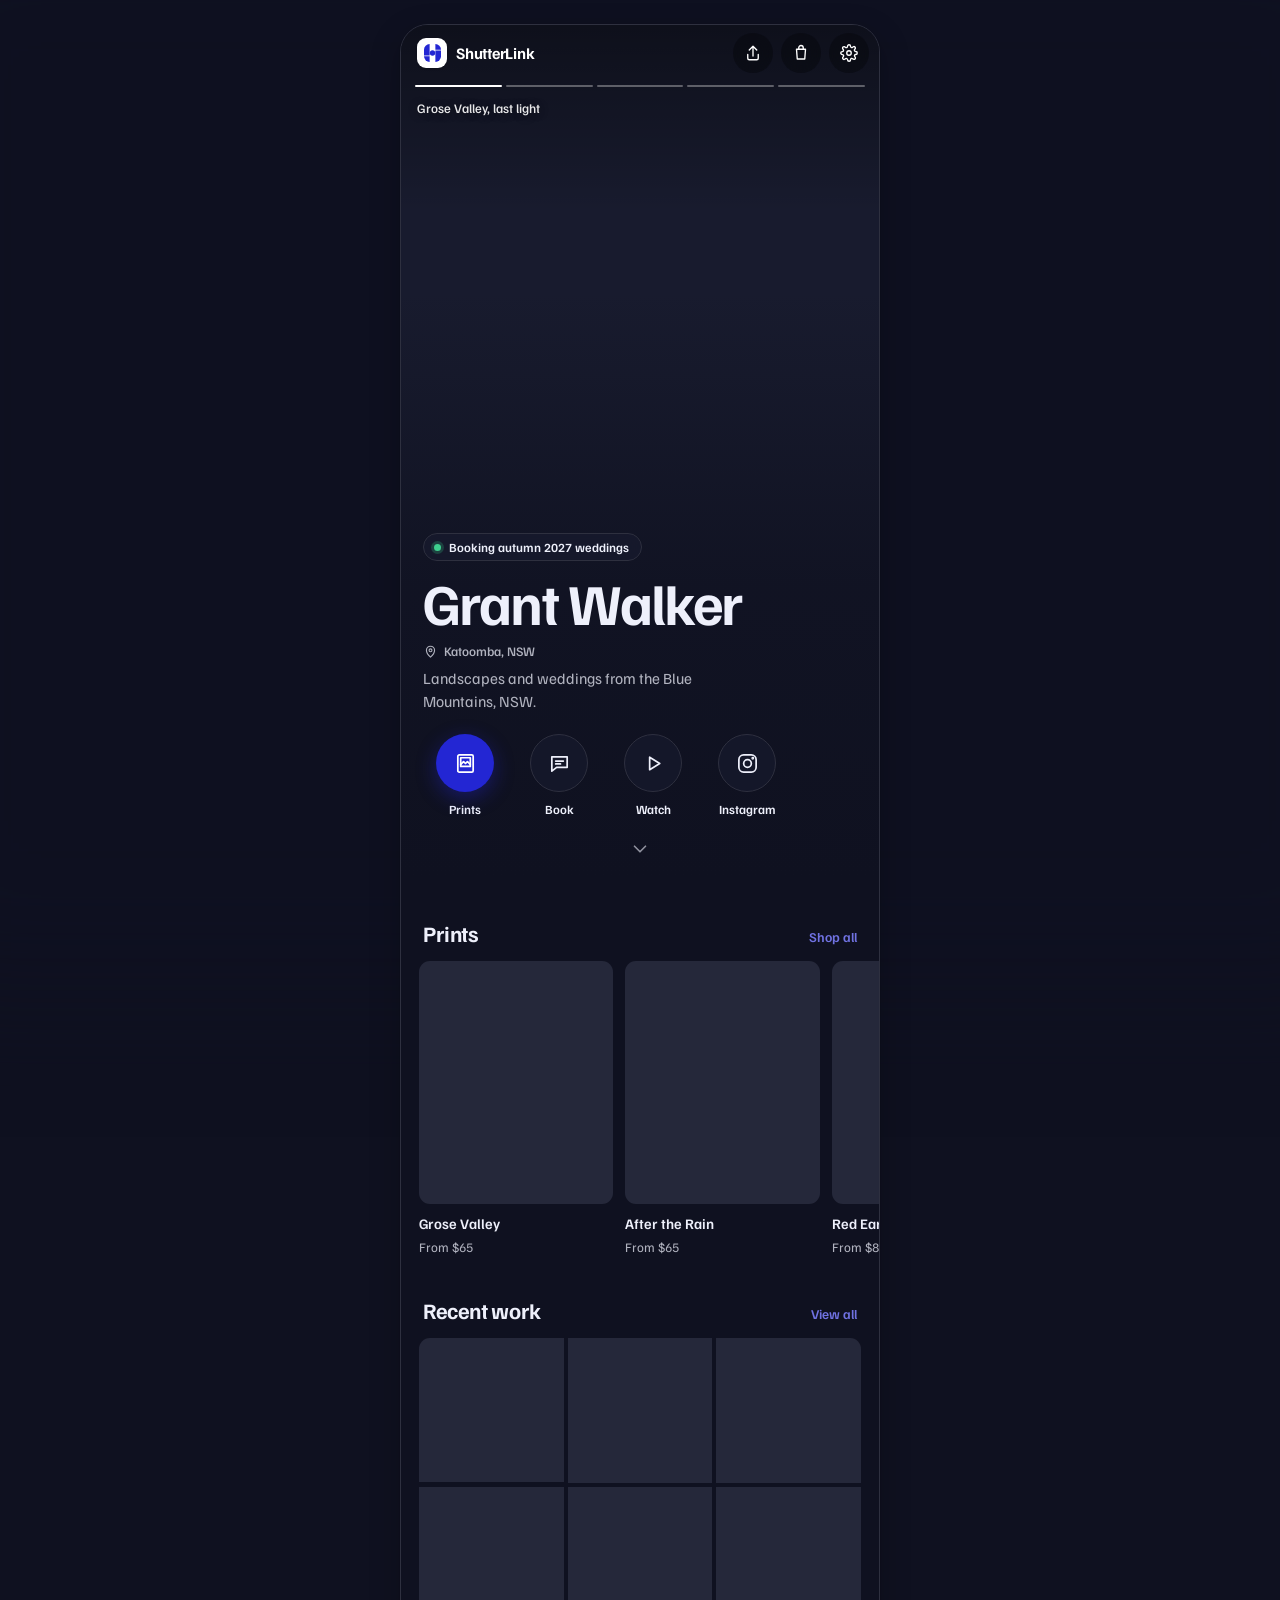
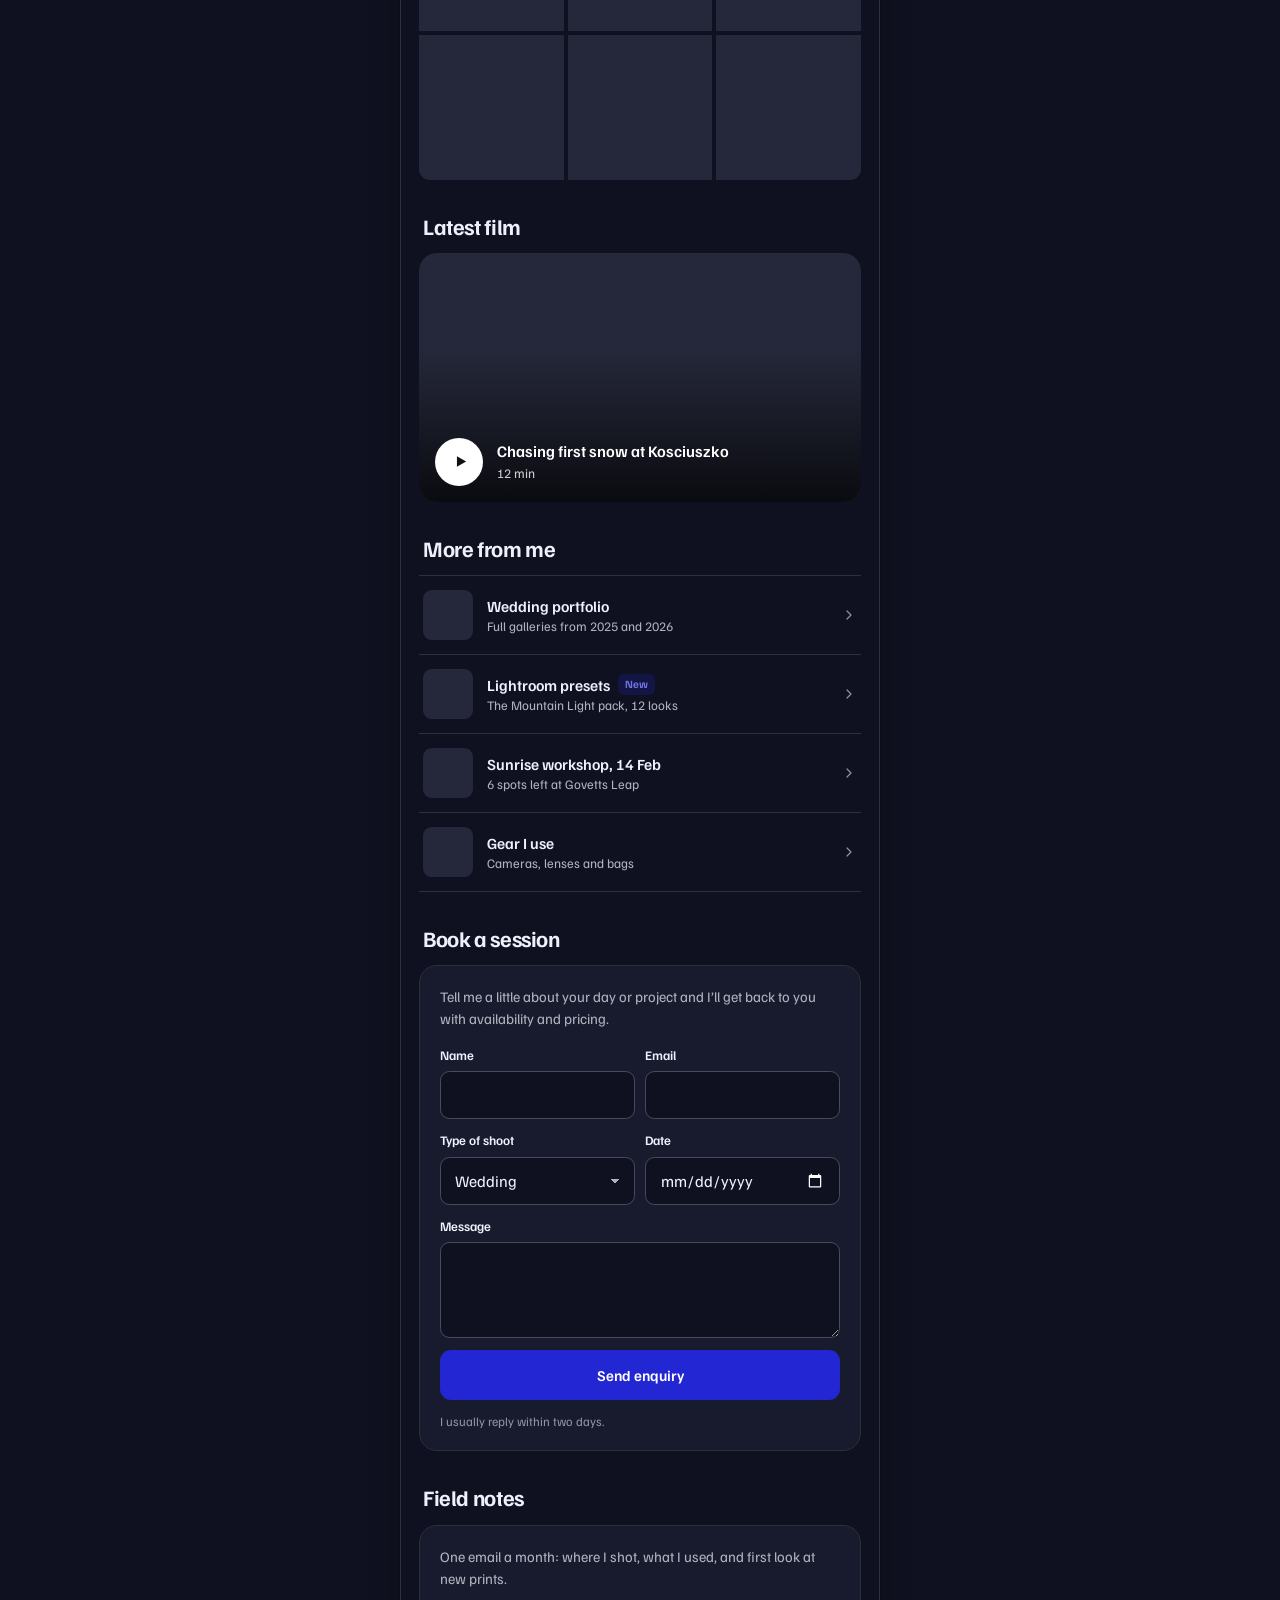
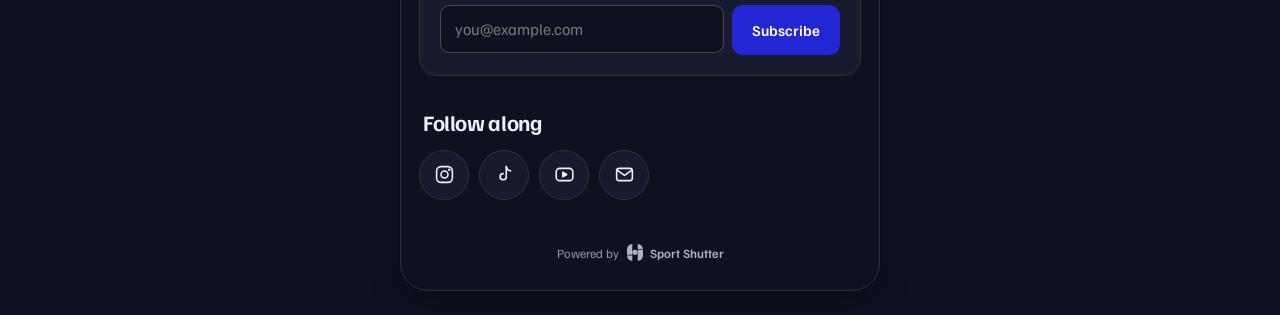
==== index.html @ 883f0165 "Add Instagram post tiles Settings gets an Instagram tab: connect (demo account, or a Meta dashboard " ====
<!DOCTYPE html>
<html lang="en">
<head>
<meta charset="utf-8">
<meta name="viewport" content="width=device-width, initial-scale=1, viewport-fit=cover">
<title>Grant Walker · Photography</title>
<meta name="description" content="Prints, bookings, films and links from Grant Walker, landscape and wedding photographer in the Blue Mountains.">
<meta name="theme-color" content="#0f1120">
<meta name="referrer" content="strict-origin-when-cross-origin">
<meta property="og:type" content="profile">
<meta property="og:site_name" content="Sport Shutter">
<meta property="og:title" content="Grant Walker · Photography">
<meta property="og:description" content="Prints, bookings, films and links.">
<meta property="og:image" content="assets/og-card.png">
<meta property="og:image:width" content="1200">
<meta property="og:image:height" content="630">
<meta name="twitter:card" content="summary_large_image">
<link rel="icon" href="favicon.svg" type="image/svg+xml">
<link rel="apple-touch-icon" href="assets/apple-touch-icon.png">
<link rel="manifest" href="site.webmanifest">
<link rel="preconnect" href="https://fonts.googleapis.com">
<link rel="preconnect" href="https://fonts.gstatic.com" crossorigin>
<link rel="preconnect" href="https://picsum.photos">
<script src="assets/core.js?v=2.4"></script>
<script>
  /* Paint the saved theme before first render so there's no flash of the wrong colours. */
  try { SL.applyTheme(SL.load()); } catch(_) {}
</script>
<style>
/* safe areas; the settings preview fakes an iPhone's so the layout matches a real phone */
:root{--sat:env(safe-area-inset-top,0px);--sab:env(safe-area-inset-bottom,0px)}
html.preview{--sat:50px;--sab:22px}
*{box-sizing:border-box;margin:0;padding:0}
html{-webkit-text-size-adjust:100%;scroll-behavior:smooth;scroll-padding-top:calc(60px + var(--sat))}
body{
  font-family:var(--font-body);font-size:15px;line-height:1.5;
  background:var(--bg);color:var(--text);min-height:100vh;
  transition:background-color .8s ease,color .3s ease;
  -webkit-font-smoothing:antialiased;-webkit-tap-highlight-color:transparent;
}
button,a,input,select,textarea{font:inherit;color:inherit}
a{text-decoration:none}
button{background:none;border:0;cursor:pointer}
img{display:block;max-width:100%}
[hidden]{display:none!important}
:focus-visible{outline:2px solid var(--accent-text);outline-offset:3px;border-radius:6px}
.sr{position:absolute;width:1px;height:1px;overflow:hidden;clip:rect(0 0 0 0);white-space:nowrap}
.num{font-variant-numeric:tabular-nums}
/* images fade in once loaded; broken ones fall back to a quiet surface */
img.fade{opacity:0;transition:opacity .5s ease}
img.fade.ready{opacity:1}
img.broken{opacity:0!important}

/* ---------- Page column (phone width; desktop gets a soft backdrop) ---------- */
.page{max-width:480px;margin:0 auto;position:relative}
.backdrop{position:fixed;inset:-10%;z-index:-1;background:var(--bg) center/cover;filter:blur(70px) saturate(1.15);opacity:0;transition:opacity .8s ease}
@media (min-width:640px){
  .backdrop{opacity:.45}
  .page{margin:24px auto;border-radius:calc(var(--radius) + 10px);background:var(--bg);box-shadow:var(--shadow);overflow:clip;border:1px solid var(--border)}
}

/* ---------- Top bar ---------- */
.topbar{
  position:fixed;top:0;left:0;right:0;z-index:20;max-width:480px;margin:0 auto;
  height:calc(56px + var(--sat));padding:var(--sat) 10px 0 16px;
  display:flex;align-items:center;gap:8px;color:var(--text);
  transition:background-color .3s ease,color .3s ease,border-color .3s ease;
  border-bottom:1px solid transparent;
}
@media (min-width:640px){ .topbar{top:25px;width:478px;border-radius:calc(var(--radius) + 9px) calc(var(--radius) + 9px) 0 0} }
.topbar.over{color:#fff}
.topbar.solid{
  background:color-mix(in srgb,var(--bg) 84%,transparent);border-bottom-color:var(--border);
  backdrop-filter:blur(18px) saturate(1.3);-webkit-backdrop-filter:blur(18px) saturate(1.3);
}
.logo{display:flex;align-items:center;gap:9px;height:44px;font-family:var(--font-body);font-weight:700;font-size:16px;letter-spacing:-.015em;margin-right:auto}
.logo .mark{width:30px;height:30px;border-radius:9px;background:#fff;color:#2326D3;display:grid;place-items:center;box-shadow:0 1px 2px rgba(0,0,0,.12)}
.logo .mark svg{width:17px;height:18px}
.ib{
  position:relative;width:40px;height:40px;border-radius:50%;display:grid;place-items:center;flex:none;
  background:color-mix(in srgb,var(--surface-2) 80%,transparent);transition:background-color .2s ease,transform .15s ease;
}
.over .ib{background:rgba(0,0,0,.28);backdrop-filter:blur(10px);-webkit-backdrop-filter:blur(10px)}
.ib:hover{background:var(--surface-2)}
.over .ib:hover{background:rgba(0,0,0,.42)}
.ib:active{transform:scale(.94)}
.ib svg{width:18px;height:18px}
.badge-n{
  position:absolute;top:-2px;right:-2px;min-width:18px;height:18px;padding:0 5px;border-radius:9px;
  background:var(--accent);color:var(--on-accent);font-size:11px;font-weight:700;display:grid;place-items:center;
  transform:scale(0);transition:transform .25s cubic-bezier(.3,1.6,.5,1);
}
.badge-n.on{transform:scale(1)}
.preview .gear{display:none}

/* ---------- Cover ---------- */
.cover{position:relative;user-select:none;-webkit-user-select:none}
.stage{position:relative;overflow:hidden;background:var(--surface);touch-action:pan-y}
.frame{position:absolute;inset:0;width:100%;height:100%;object-fit:cover;opacity:0;transform:scale(1.06);transition:opacity .9s ease,transform 7s ease-out}
.frame.on{opacity:1;transform:scale(1)}
.stage::before{content:"";position:absolute;inset:0;z-index:1;pointer-events:none;background:linear-gradient(180deg,rgba(0,0,0,.42),transparent 22%)}
.ticks{position:absolute;z-index:3;left:14px;right:14px;top:calc(60px + var(--sat));display:flex;gap:4px}
.tick{flex:1;height:2px;border-radius:2px;background:rgba(255,255,255,.32);overflow:hidden}
.tick i{display:block;height:100%;width:0;background:#fff}
.tick.sent i{width:100%}
.tick.now i{animation:fill var(--dur,5s) linear forwards}
.paused .tick.now i{animation-play-state:paused}
@keyframes fill{to{width:100%}}
.cap{position:absolute;z-index:3;left:16px;right:16px;top:calc(74px + var(--sat));color:rgba(255,255,255,.9);font-size:13px;font-weight:500;text-shadow:0 1px 10px rgba(0,0,0,.45);transition:opacity .4s ease}
.tap{position:absolute;z-index:2;top:0;bottom:0;width:38%}
.tap.prev{left:0}.tap.next{right:0}

.id{position:relative;z-index:4}
.status{display:inline-flex;align-items:center;gap:8px;height:28px;white-space:nowrap;max-width:100%;padding:0 12px 0 10px;border-radius:14px;font-size:12.5px;font-weight:600;background:color-mix(in srgb,var(--surface) 72%,transparent);border:1px solid var(--border);backdrop-filter:blur(10px);-webkit-backdrop-filter:blur(10px)}
.status i{width:7px;height:7px;border-radius:50%;background:#3ecf8e;box-shadow:0 0 0 3px rgba(62,207,142,.22)}
.name{
  font-family:var(--font-display);font-weight:var(--display-weight);letter-spacing:var(--display-tracking);font-stretch:var(--display-stretch);
  font-size:var(--name-size,58px);line-height:.94;margin-top:14px;overflow-wrap:anywhere;
}
.meta{display:flex;align-items:center;gap:6px;margin-top:12px;font-size:13px;color:var(--text-dim);font-weight:500}
.meta svg{width:15px;height:15px}
.bio{margin-top:6px;font-size:15.5px;line-height:1.45;color:var(--text-dim);max-width:34ch}
.quick{display:flex;gap:10px;margin-top:22px}
.quick a{flex:1;max-width:84px;display:flex;flex-direction:column;align-items:center;gap:8px;font-size:12.5px;font-weight:600;text-align:center;min-width:0}
.quick a span{max-width:100%;overflow:hidden;text-overflow:ellipsis;white-space:nowrap}
.quick i{
  width:58px;height:58px;border-radius:var(--radius-btn);display:grid;place-items:center;
  background:color-mix(in srgb,var(--surface) 70%,transparent);border:1px solid var(--border);
  backdrop-filter:blur(12px);-webkit-backdrop-filter:blur(12px);transition:transform .15s ease,background-color .2s ease;
}
.quick svg{width:23px;height:23px}
.quick a:first-child i{background:var(--accent);color:var(--on-accent);border-color:transparent;box-shadow:0 6px 20px color-mix(in srgb,var(--accent) 40%,transparent)}
.quick a:hover i{background:var(--surface-2)}
.quick a:first-child:hover i{background:color-mix(in srgb,var(--accent) 88%,var(--text))}
.quick a:active i{transform:scale(.92)}
.more{display:grid;place-items:center;width:48px;height:40px;margin:10px auto 0;color:var(--text-faint)}
.more svg{width:22px;height:22px;animation:nudge 2.4s ease-in-out 1.6s 3}
@keyframes nudge{50%{transform:translateY(5px)}}
.center .id{text-align:center}
.center .bio{margin-left:auto;margin-right:auto}
.center .meta,.center .quick{justify-content:center}

/* Full screen */
.cover.full{height:100vh;height:100svh;min-height:560px}
@media (min-width:640px){ .cover.full{height:min(calc(100svh - 48px),920px)} }
.cover.full .stage{position:absolute;inset:0}
.cover.full .stage::after{content:"";position:absolute;inset:0;z-index:1;pointer-events:none;background:linear-gradient(180deg,transparent var(--f0,30%),color-mix(in srgb,var(--bg) 78%,transparent) var(--f1,62%),var(--bg) 100%);transition:background .8s ease}
.cover.full .id{position:absolute;left:0;right:0;bottom:0;padding:0 22px calc(8px + var(--sab))}

/* Framed */
.cover.framed{height:100vh;height:100svh;min-height:600px;display:flex;flex-direction:column;padding-top:calc(60px + var(--sat))}
@media (min-width:640px){ .cover.framed{height:min(calc(100svh - 48px),920px)} }
.cover.framed .stage{flex:1;min-height:0;margin:0 14px;border-radius:var(--radius)}
.cover.framed .stage::before{display:none}
.cover.framed .ticks{top:12px}
.cover.framed .cap{top:24px}
.cover.framed .id{padding:4px 22px calc(8px + var(--sab))}
.cover.framed .name{margin-top:12px;--name-size:46px}
.cover.framed .status{position:absolute;top:-44px;left:16px;color:#fff;background:rgba(0,0,0,.32);border-color:rgba(255,255,255,.18)}
.cover.framed.centerless .status{left:16px}
.center .cover.framed .status,.cover.framed.center .status{left:50%;transform:translateX(-50%)}

/* Minimal (classic link page) */
.cover.minimal{padding:calc(84px + var(--sat)) 22px 8px}
.cover.minimal .stage{display:none}
.avatar{display:none;width:104px;height:104px;border-radius:50%;object-fit:cover;background:var(--surface-2);border:3px solid var(--surface);box-shadow:var(--shadow)}
.cover.minimal .avatar{display:block}
.center .cover.minimal .avatar,.cover.minimal.center .avatar{margin:0 auto}
.cover.minimal .status{margin-top:18px}
.cover.minimal .name{--name-size:40px}
.cover.minimal .more{display:none}

/* ---------- Sections ---------- */
.sections{padding:10px 18px calc(20px + var(--sab))}
.sec{padding-top:34px}
.sec-h{display:flex;align-items:baseline;justify-content:space-between;gap:12px;margin:0 4px 14px}
.sec-h h2{font-family:var(--font-display);font-weight:var(--display-weight);font-stretch:var(--display-stretch);letter-spacing:calc(var(--display-tracking) * .5);font-size:22px;line-height:1.15}
.sec-h a,.sec-h button{font-size:13.5px;font-weight:600;color:var(--accent-text);white-space:nowrap}

.btn{display:inline-flex;align-items:center;justify-content:center;gap:8px;height:50px;padding:0 20px;border-radius:var(--radius-sm);font-weight:600;font-size:15px;transition:transform .15s ease,background-color .2s ease,opacity .2s ease;white-space:nowrap}
.btn:active{transform:scale(.98)}
.btn-accent{background:var(--accent);color:var(--on-accent)}
.btn-accent:hover{background:color-mix(in srgb,var(--accent) 88%,var(--text))}
.btn-line{border:1px solid var(--border-strong);background:var(--surface)}
.btn-line:hover{background:var(--surface-2)}
.btn[disabled]{opacity:.5;pointer-events:none}
.btn-block{width:100%}
.btn svg{width:18px;height:18px;flex:none}

/* Prints */
.strip{display:flex;gap:12px;overflow-x:auto;scroll-snap-type:x mandatory;scroll-padding:0 18px;margin:0 -18px;padding:0 18px 6px;scrollbar-width:none}
.strip::-webkit-scrollbar{display:none}
.print{flex:0 0 44%;scroll-snap-align:start;text-align:left;min-width:0}
.print .ph{aspect-ratio:4/5;border-radius:var(--radius-sm);overflow:hidden;background:var(--surface-2);position:relative}
.print img{width:100%;height:100%;object-fit:cover;transition:transform .5s ease,opacity .5s ease}
.print:hover img{transform:scale(1.04)}
.print b{display:block;font-weight:600;font-size:14.5px;margin-top:9px;white-space:nowrap;overflow:hidden;text-overflow:ellipsis}
.print span{font-size:13px;color:var(--text-dim)}

/* Gallery */
.grid{display:grid;grid-template-columns:repeat(var(--cols,3),1fr);gap:4px;border-radius:var(--radius-sm);overflow:hidden}
.grid button{aspect-ratio:1;overflow:hidden;background:var(--surface-2)}
.grid img{width:100%;height:100%;object-fit:cover;transition:transform .5s ease,opacity .5s ease}
.grid button:hover img{transform:scale(1.05)}

/* Instagram posts */
.ig{display:grid;grid-template-columns:repeat(var(--cols,2),1fr);gap:12px 10px}
.ig button{text-align:left;min-width:0}
.ig .ph{position:relative;aspect-ratio:1;border-radius:var(--radius-sm);overflow:hidden;background:var(--surface-2)}
.ig img{width:100%;height:100%;object-fit:cover;transition:transform .5s ease,opacity .5s ease}
.ig button:hover img{transform:scale(1.04)}
.ig .kind{position:absolute;top:8px;right:8px;width:24px;height:24px;display:grid;place-items:center;color:#fff;filter:drop-shadow(0 1px 3px rgba(0,0,0,.5))}
.ig .kind svg{width:18px;height:18px}
.ig p{margin-top:8px;font-size:13px;line-height:1.4;color:var(--text-dim);display:-webkit-box;-webkit-line-clamp:2;-webkit-box-orient:vertical;overflow:hidden}
.ig.c3 p{display:none}
.post-img{border-radius:var(--radius-sm);overflow:hidden;background:var(--surface-2);margin:8px 0 14px}
.post-img img{width:100%;max-height:60vh;object-fit:contain;background:#000}
.post-cap{white-space:pre-line;font-size:15px;line-height:1.5}
.post-date{font-size:12.5px;color:var(--text-faint);margin-top:8px}
.post-act{display:grid;gap:10px;margin-top:18px}

/* Film */
.film{display:block;position:relative;width:100%;border-radius:var(--radius);overflow:hidden;aspect-ratio:16/9;background:var(--surface-2);text-align:left}
.film img{width:100%;height:100%;object-fit:cover}
.film::after{content:"";position:absolute;inset:0;background:linear-gradient(0deg,rgba(0,0,0,.72),transparent 62%)}
.film .play{position:absolute;left:16px;right:16px;bottom:16px;z-index:2;display:flex;align-items:center;gap:14px;color:#fff}
.film .play i{width:48px;height:48px;border-radius:50%;background:#fff;color:#111;display:grid;place-items:center;flex:none;transition:transform .2s ease}
.film:hover .play i{transform:scale(1.07)}
.film .play i svg{width:17px;height:17px;margin-left:3px}
.film .play b{display:block;font-weight:600;font-size:16px;line-height:1.25}
.film .play span{font-size:13px;opacity:.8}

/* Links */
.links{list-style:none}
.links a{display:flex;align-items:center;gap:14px;padding:14px 4px;border-bottom:1px solid var(--border);transition:padding .2s ease}
.links li:first-child a{border-top:1px solid var(--border)}
.links a:hover{padding-left:10px}
.links img,.links .ph0{width:50px;height:50px;border-radius:calc(var(--radius-sm) * .8);object-fit:cover;flex:none;background:var(--surface-2)}
.links .t{flex:1;min-width:0}
.links b{display:flex;align-items:center;gap:8px;font-weight:600;font-size:15.5px}
.links b em{font-style:normal;font-size:11px;font-weight:700;padding:2px 7px;border-radius:6px;background:var(--accent-soft);color:var(--accent-text)}
.links .t span{display:block;font-size:13px;color:var(--text-dim);white-space:nowrap;overflow:hidden;text-overflow:ellipsis}
.links svg{width:16px;height:16px;color:var(--text-faint);flex:none}
.links.cards{display:grid;gap:10px}
.links.cards a,.links.cards li:first-child a{border:1px solid var(--border);border-radius:var(--radius);background:var(--surface);padding:12px 14px 12px 12px}
.links.cards a:hover{padding-left:12px;background:var(--surface-2)}

/* Forms */
.panel{background:var(--surface);border:1px solid var(--border);border-radius:var(--radius);padding:20px}
.panel > p{color:var(--text-dim);font-size:14.5px;line-height:1.5}
.form{display:grid;gap:12px;margin-top:16px}
.form .row{display:grid;grid-template-columns:1fr 1fr;gap:10px}
.fl{display:grid;gap:6px;font-size:13px;font-weight:600}
.in{
  width:100%;height:48px;padding:0 14px;border-radius:calc(var(--radius-sm) * .85);border:1px solid var(--border-strong);
  background:var(--bg);font-size:16px;font-weight:400;transition:border-color .15s ease,box-shadow .15s ease;appearance:none;-webkit-appearance:none;
}
textarea.in{height:auto;min-height:96px;padding:12px 14px;resize:vertical;line-height:1.45}
select.in{background-image:linear-gradient(45deg,transparent 50%,var(--text-dim) 50%),linear-gradient(135deg,var(--text-dim) 50%,transparent 50%);background-position:calc(100% - 19px) 21px,calc(100% - 14px) 21px;background-size:5px 5px;background-repeat:no-repeat;padding-right:36px}
.in:focus{outline:none;border-color:var(--accent-text);box-shadow:0 0 0 3px var(--accent-soft)}
.in[aria-invalid=true]{border-color:#e5484d}
.err{font-size:12.5px;font-weight:500;color:#e5484d;min-height:0}
.fine{font-size:12.5px;color:var(--text-faint);line-height:1.45}
.sent{display:flex;gap:14px;align-items:flex-start;margin-top:16px;padding:14px;border-radius:var(--radius-sm);background:var(--accent-soft)}
.sent i{width:30px;height:30px;border-radius:50%;background:var(--accent);color:var(--on-accent);display:grid;place-items:center;flex:none}
.sent i svg{width:16px;height:16px}
.sent b{display:block}
.sent span{font-size:13.5px;color:var(--text-dim)}
.inline{display:flex;gap:8px;margin-top:16px}
.inline .in{flex:1;min-width:0}

/* Socials + footer */
.social{display:flex;flex-wrap:wrap;gap:10px}
.social a{width:50px;height:50px;border-radius:var(--radius-btn);display:grid;place-items:center;border:1px solid var(--border);background:var(--surface);transition:background-color .2s ease,transform .15s ease}
.social a:hover{background:var(--surface-2)}
.social a:active{transform:scale(.94)}
.social svg{width:21px;height:21px}
.center .social{justify-content:center}
.foot{display:flex;justify-content:center;align-items:center;gap:8px;margin-top:44px;padding-bottom:8px;font-size:12.5px;color:var(--text-faint)}
.foot a{display:inline-flex;align-items:center;gap:7px;font-weight:600;color:var(--text-dim)}
.foot .mk{width:16px;height:17px;color:var(--text-dim)}

/* ---------- Sheets ---------- */
.scrim{position:fixed;inset:0;z-index:40;background:var(--scrim);opacity:0;pointer-events:none;transition:opacity .3s ease}
.scrim.open{opacity:1;pointer-events:auto}
.sheet{
  position:fixed;left:0;right:0;bottom:0;z-index:41;max-width:480px;margin:0 auto;
  background:var(--surface);color:var(--text);border-radius:calc(var(--radius) + 6px) calc(var(--radius) + 6px) 0 0;
  padding:8px 20px calc(22px + var(--sab));max-height:92vh;max-height:92dvh;overflow-y:auto;overscroll-behavior:contain;
  transform:translateY(105%);visibility:hidden;transition:transform .42s cubic-bezier(.2,.8,.2,1),visibility 0s .42s;
  box-shadow:0 -10px 40px rgba(0,0,0,.2);
}
.sheet.open{transform:none;visibility:visible;transition-delay:0s}
.grab{width:40px;height:5px;border-radius:3px;background:var(--border-strong);margin:4px auto 14px}
.sh-head{display:flex;align-items:center;justify-content:space-between;gap:12px;margin-bottom:4px}
.sh-head h3{font-family:var(--font-display);font-weight:var(--display-weight);font-stretch:var(--display-stretch);letter-spacing:calc(var(--display-tracking) * .6);font-size:24px;line-height:1.15}
.x{width:36px;height:36px;border-radius:50%;display:grid;place-items:center;background:var(--surface-2);flex:none}
.x svg{width:16px;height:16px}

/* Print detail */
.art{display:grid;place-items:center;padding:22px;border-radius:var(--radius-sm);background:var(--surface-2);margin:8px 0 18px;transition:background-color .3s ease}
.art .fr{border:0 solid transparent;transition:border-color .3s ease,border-width .3s ease,padding .3s ease,box-shadow .3s ease;background:#fff;max-width:72%}
.art .fr.framed{border-width:10px;padding:14px;box-shadow:0 10px 24px rgba(0,0,0,.22)}
.art .fr:not(.framed){padding:0;background:transparent;box-shadow:0 8px 20px rgba(0,0,0,.18)}
.art img{aspect-ratio:4/5;width:100%;object-fit:cover}
.sh-sub{color:var(--text-dim);font-size:14.5px;line-height:1.5;margin-top:2px}
.opt{margin-top:18px}
.opt > b{display:flex;justify-content:space-between;font-size:13px;font-weight:600;margin-bottom:8px}
.opt > b span{color:var(--text-dim);font-weight:500}
.chips{display:grid;grid-template-columns:repeat(var(--n,3),1fr);gap:8px}
.chip{border:1.5px solid var(--border);border-radius:calc(var(--radius-sm) * .85);padding:9px 6px;text-align:center;background:var(--bg);transition:border-color .15s ease,background-color .15s ease}
.chip b{display:block;font-size:14px;font-weight:600}
.chip span{display:block;font-size:12px;color:var(--text-dim);margin-top:1px}
.chip[aria-pressed=true]{border-color:var(--accent-text);background:var(--accent-soft)}
.chip .sw{display:inline-block;width:12px;height:12px;border-radius:3px;vertical-align:-1px;margin-right:5px;border:1px solid var(--border-strong)}
.buy{display:flex;gap:10px;align-items:center;margin-top:22px}
.stepper{display:flex;align-items:center;border:1px solid var(--border-strong);border-radius:calc(var(--radius-sm) * .85);height:50px;flex:none}
.stepper button{width:40px;height:100%;display:grid;place-items:center;color:var(--text-dim)}
.stepper button:hover{color:var(--text)}
.stepper svg{width:16px;height:16px}
.stepper output{min-width:22px;text-align:center;font-weight:600}
.buy .btn{flex:1}

/* Cart */
.cart{list-style:none;margin-top:8px}
.cart li{display:flex;gap:12px;align-items:center;padding:14px 0;border-bottom:1px solid var(--border)}
.cart img{width:56px;height:70px;object-fit:cover;border-radius:6px;background:var(--surface-2)}
.cart .t{flex:1;min-width:0}
.cart .t b{display:block;font-weight:600}
.cart .t span{display:block;font-size:12.5px;color:var(--text-dim)}
.cart .r{text-align:right;display:grid;gap:6px;justify-items:end}
.cart .stepper{height:34px}
.cart .stepper button{width:30px}
.totals{display:grid;gap:6px;margin-top:16px;font-size:14px}
.totals div{display:flex;justify-content:space-between;color:var(--text-dim)}
.totals div:last-child{color:var(--text);font-weight:700;font-size:17px;padding-top:8px;border-top:1px solid var(--border)}
.empty{text-align:center;padding:28px 0 8px;color:var(--text-dim)}
.empty svg{width:40px;height:40px;color:var(--text-faint);margin:0 auto 10px}

/* Share */
.urlbox{display:flex;align-items:center;gap:10px;margin-top:14px;padding:6px 6px 6px 14px;border:1px solid var(--border-strong);border-radius:var(--radius-sm);background:var(--bg)}
.urlbox span{flex:1;min-width:0;overflow:hidden;text-overflow:ellipsis;white-space:nowrap;font-size:14px;color:var(--text-dim)}
.urlbox .btn{height:40px;padding:0 14px;font-size:14px}
.tip{display:flex;gap:10px;margin-top:16px;font-size:13.5px;color:var(--text-dim);line-height:1.45}
.tip svg{width:18px;height:18px;flex:none;color:var(--accent-text);margin-top:1px}

/* Video */
.video{aspect-ratio:16/9;border-radius:var(--radius-sm);overflow:hidden;background:#000;margin-top:8px}
.video iframe{width:100%;height:100%;border:0;display:block}

/* ---------- Lightbox ---------- */
.lb{position:fixed;inset:0;z-index:50;background:rgba(6,7,10,.96);color:#fff;display:flex;flex-direction:column;opacity:0;pointer-events:none;transition:opacity .25s ease}
.lb.open{opacity:1;pointer-events:auto}
.lb header{display:flex;justify-content:space-between;align-items:center;padding:calc(10px + var(--sat)) 12px 10px 18px;font-size:13.5px;color:rgba(255,255,255,.75)}
.lb .x{background:rgba(255,255,255,.12);color:#fff}
.lb .view{flex:1;min-height:0;display:grid;place-items:center;position:relative;touch-action:pan-y}
.lb .view img{max-width:100%;max-height:100%;object-fit:contain;transition:opacity .25s ease,transform .25s ease}
.lb footer{padding:14px 18px calc(18px + var(--sab));text-align:center;font-size:14.5px;min-height:56px}
.lb .nav{position:absolute;top:50%;transform:translateY(-50%);width:44px;height:44px;border-radius:50%;background:rgba(255,255,255,.12);display:grid;place-items:center}
.lb .nav svg{width:18px;height:18px}
.lb .nav.p{left:12px}.lb .nav.p svg{transform:rotate(180deg)}
.lb .nav.n{right:12px}
@media (hover:none){ .lb .nav{display:none} }

/* ---------- Toast ---------- */
.toast{
  position:fixed;left:50%;bottom:calc(24px + var(--sab));z-index:60;transform:translate(-50%,16px);opacity:0;pointer-events:none;
  background:var(--text);color:var(--bg);padding:12px 18px;border-radius:999px;font-size:14px;font-weight:500;
  box-shadow:0 10px 30px rgba(0,0,0,.3);transition:opacity .25s ease,transform .25s ease;max-width:calc(100vw - 32px);text-align:center;
}
.toast.show{opacity:1;transform:translate(-50%,0)}
.sheet.open ~ .toast{bottom:auto;top:calc(14px + var(--sat))}

@media (prefers-reduced-motion:reduce){
  html{scroll-behavior:auto}
  *,*::before,*::after{transition-duration:.01ms!important;animation-duration:.01ms!important;animation-iteration-count:1!important}
  .frame{transform:none}
}
</style>
</head>
<body>
<div class="backdrop" id="backdrop" aria-hidden="true"></div>

<header class="topbar" id="topbar">
  <a class="logo" id="logo" href="https://sportshutter.com/"><span class="mark" id="mark"></span><span id="product">ShutterLink</span></a>
  <button class="ib" id="shareBtn" aria-label="Share this page"></button>
  <button class="ib" id="cartBtn" aria-label="Cart, empty"><span class="badge-n num" id="cartN">0</span></button>
  <a class="ib gear" id="gear" href="settings.html" aria-label="Page settings"></a>
</header>

<main class="page" id="page">
  <section class="cover" id="cover" aria-label="Profile">
    <div class="stage" id="stage" aria-roledescription="slideshow" aria-label="Recent work">
      <div class="ticks" id="ticks"></div>
      <p class="cap" id="cap" aria-live="polite"></p>
      <button class="tap prev" id="prev" aria-label="Previous photo"></button>
      <button class="tap next" id="next" aria-label="Next photo"></button>
    </div>
    <div class="id">
      <img class="avatar fade" id="avatar" alt="">
      <span class="status" id="status"><i></i><span></span></span>
      <h1 class="name" id="name"></h1>
      <p class="meta" id="meta"></p>
      <p class="bio" id="bio"></p>
      <nav class="quick" id="quick" aria-label="Quick links"></nav>
      <a class="more" id="more" href="#sections" aria-label="Scroll to more"></a>
    </div>
  </section>

  <div class="sections" id="sections"></div>
</main>

<div class="scrim" id="scrim"></div>
<div class="sheet" id="sheet" role="dialog" aria-modal="true" aria-label="Details" tabindex="-1"></div>
<div class="lb" id="lb" role="dialog" aria-modal="true" aria-label="Gallery" hidden>
  <header><span id="lbCount" class="num"></span><button class="x" id="lbClose" aria-label="Close gallery"></button></header>
  <div class="view" id="lbView"><img id="lbImg" alt=""><button class="nav p" id="lbPrev" aria-label="Previous photo"></button><button class="nav n" id="lbNext" aria-label="Next photo"></button></div>
  <footer id="lbCap"></footer>
</div>
<div class="toast" id="toast" role="status" aria-live="polite"></div>

<script>
(function(){
'use strict';
const $ = id => document.getElementById(id);
const I = SL.ICONS, esc = SL.esc;
const PREVIEW = new URLSearchParams(location.search).has('preview');
const reduce = matchMedia('(prefers-reduced-motion: reduce)').matches;
if (PREVIEW) document.documentElement.classList.add('preview');

let cfg = SL.load();
const tintCache = new Map();

/* static chrome */
$('mark').innerHTML = SL.BRAND.logo;
$('product').textContent = SL.BRAND.product || 'ShutterLink';
$('logo').setAttribute('aria-label', `${SL.BRAND.product} by ${SL.BRAND.name}, go to the ${SL.BRAND.name} home page`);
$('shareBtn').innerHTML = I.share;
$('cartBtn').insertAdjacentHTML('afterbegin', I.bag);
$('gear').innerHTML = I.gear;
$('more').innerHTML = I.down;
$('lbClose').innerHTML = I.close;
$('lbPrev').innerHTML = I.chevron; $('lbNext').innerHTML = I.chevron;

/* ---------- Links & destinations ---------- */
function ext(url, demo){
  const h = SL.href(url);
  if (h) return `href="${esc(h)}"${/^https?:/.test(h) ? ' target="_blank" rel="noopener"' : ''}`;
  return `href="#" data-demo="${esc(demo)}"`;
}
function quickAttrs(q){
  const jump = { shop:'shop', gallery:'gallery', enquire:'enquire', newsletter:'newsletter', posts:'instagram' }[q.type];
  if (jump) return on(jump) ? `href="#sec-${jump}"` : `href="#" data-demo="${esc(SL.ACTIONS[q.type].label)} (section is turned off)"`;
  if (q.type === 'film') return `href="#sec-film" data-film`;
  if (SL.ACTIONS[q.type].social) return ext(cfg.socials[q.type], SL.ACTIONS[q.type].label);
  return ext(q.url, q.label || 'that link');
}
const on = id => (cfg.sections.find(s => s.id === id) || {}).on;
const title = id => esc((cfg.sections.find(s => s.id === id) || {}).title || '');

/* ---------- Render ---------- */
function render(){
  const p = cfg.profile, t = cfg.theme, c = cfg.cover;
  document.title = `${p.name} · Photography`;
  document.body.classList.toggle('center', t.align === 'center');

  const cover = $('cover');
  cover.className = 'cover ' + c.style;
  const f0 = Math.max(5, 100 - c.overlay * 1.25), f1 = f0 + (100 - f0) * .5;
  cover.style.setProperty('--f0', f0 + '%'); cover.style.setProperty('--f1', f1 + '%');

  $('avatar').src = SL.sized(p.avatar || (c.photos[0] || {}).url, 300, 300);
  $('status').hidden = !(p.status.on && p.status.text.trim());
  $('status').lastElementChild.textContent = p.status.text;
  $('name').textContent = p.name;
  $('meta').innerHTML = p.location.trim() ? I.pin + `<span>${esc(p.location)}</span>` : '';
  $('meta').hidden = !p.location.trim();
  $('bio').textContent = p.bio; $('bio').hidden = !p.bio.trim();
  $('quick').innerHTML = cfg.quick.map(q =>
    `<a ${quickAttrs(q)}><i>${I[q.type] || I.link}</i><span>${esc(q.label || SL.ACTIONS[q.type].label)}</span></a>`).join('');
  $('quick').hidden = !cfg.quick.length;
  $('gear').hidden = !cfg.page.showGear;

  renderSections();
  renderStage();
  fitName();
  onScroll();
}

function fitName(){
  const n = $('name'), max = { full:58, framed:46, minimal:40 }[cfg.cover.style] || 58;
  let size = max; n.style.setProperty('--name-size', size + 'px');
  // shrink long names until every word fits on its line
  const words = n.textContent.split(/\s+/);
  const tooWide = () => n.scrollWidth > n.clientWidth + 1;
  n.textContent = words.join(' ');
  let guard = 0;
  while ((tooWide() || longestWord(n) > n.clientWidth) && size > 26 && guard++ < 40){ size -= 2; n.style.setProperty('--name-size', size + 'px'); }
}
function longestWord(n){
  const r = document.createRange(); let w = 0;
  const span = document.createElement('span'); span.style.cssText = 'position:absolute;visibility:hidden;white-space:nowrap';
  n.appendChild(span);
  n.textContent.split(/\s+/).forEach(word => { span.textContent = word; w = Math.max(w, span.getBoundingClientRect().width); });
  span.remove(); return w;
}

/* ---------- Sections ---------- */
const S = {};
S.shop = () => {
  const items = cfg.shop.featured.map(id => SL.SHOP.find(p => p.id === id)).filter(Boolean);
  if (!items.length) return '';
  return `<div class="sec-h"><h2>${title('shop')}</h2><a href="#" data-demo="your full Sport Shutter shop">Shop all</a></div>
    <div class="strip">${items.map(p => `
      <button class="print" data-print="${p.id}" aria-label="${esc(p.title)}${cfg.shop.showPrices ? ', from ' + SL.money(p.from, cfg.shop.currency) : ''}">
        <div class="ph"><img class="fade" src="${SL.pic(p.pid,440,550)}" alt="" loading="lazy" decoding="async"></div>
        <b>${esc(p.title)}</b>${cfg.shop.showPrices ? `<span class="num">From ${SL.money(p.from, cfg.shop.currency)}</span>` : ''}
      </button>`).join('')}</div>`;
};
S.gallery = () => {
  const ph = cfg.gallery.photos.filter(g => g.url);
  if (!ph.length) return '';
  return `<div class="sec-h"><h2>${title('gallery')}</h2><button data-lb="0">View all</button></div>
    <div class="grid" style="--cols:${cfg.gallery.columns}">${ph.map((g,i) => `
      <button data-lb="${i}" aria-label="Open photo ${i+1}${g.caption ? ': ' + esc(g.caption) : ''}"><img class="fade" src="${esc(SL.sized(g.url,400,400))}" alt="" loading="lazy" decoding="async"></button>`).join('')}</div>`;
};
S.instagram = () => {
  const ig = cfg.instagram, posts = ig.posts.filter(p => p.image);
  if (!posts.length) return '';
  const user = ig.account && ig.account.username;
  const profile = cfg.socials.instagram || (user && ig.account.mode === 'token' ? 'https://instagram.com/' + user : '');
  return `<div class="sec-h"><h2>${title('instagram')}</h2>${user ? `<a ${ext(profile, 'Instagram')}>@${esc(user)}</a>` : ''}</div>
    <div class="ig ${ig.columns === 3 || !ig.captions ? 'c3' : ''}" style="--cols:${ig.columns}">${posts.map((p,i) => `
      <button data-post="${i}" aria-label="${esc((p.caption || 'Instagram post').slice(0, 80))}">
        <div class="ph"><img class="fade" src="${esc(SL.sized(p.image,500,500))}" alt="" loading="lazy" decoding="async">${p.type === 'VIDEO' ? `<span class="kind">${I.video}</span>` : p.type === 'CAROUSEL_ALBUM' ? `<span class="kind">${I.stack}</span>` : ''}</div>
        ${ig.captions && p.caption ? `<p>${esc(p.caption)}</p>` : ''}
      </button>`).join('')}</div>`;
};
function openPost(i){
  const p = cfg.instagram.posts.filter(x => x.image)[i]; if (!p) return;
  const link = SL.href(p.link), perma = SL.href(p.permalink);
  const d = p.date ? new Date(p.date) : null;
  openSheet(`<div class="sh-head"><h3>${esc(cfg.profile.name)}</h3><button class="x" data-close aria-label="Close"></button></div>
    <div class="post-img"><img class="fade" src="${esc(SL.sized(p.image,1200,1200))}" alt=""></div>
    ${p.caption ? `<p class="post-cap">${esc(p.caption)}</p>` : ''}
    ${d && !isNaN(d) ? `<p class="post-date">${d.toLocaleDateString('en-AU', { day:'numeric', month:'long', year:'numeric' })}</p>` : ''}
    <div class="post-act">
      ${link ? `<a class="btn btn-accent btn-block" ${ext(p.link, p.linkLabel || 'that link')} data-focus>${esc(p.linkLabel || 'Open link')}</a>` : ''}
      <a class="btn ${link ? 'btn-line' : 'btn-accent'} btn-block" ${ext(perma, 'this post on Instagram')} ${link ? '' : 'data-focus'}>${I.instagram}View on Instagram</a>
    </div>`, 'Instagram post');
}
S.film = () => {
  const f = cfg.film, yt = SL.youtubeId(f.url);
  const thumb = f.thumb || (yt ? `https://i.ytimg.com/vi/${yt}/hqdefault.jpg` : '');
  if (!f.title && !thumb) return '';
  return `<div class="sec-h"><h2>${title('film')}</h2></div>
    <button class="film" data-film aria-label="Play ${esc(f.title)}">
      ${thumb ? `<img class="fade" src="${esc(SL.sized(thumb,960,540))}" alt="" loading="lazy" decoding="async">` : ''}
      <div class="play"><i>${I.play}</i><div><b>${esc(f.title)}</b>${f.meta ? `<span>${esc(f.meta)}</span>` : ''}</div></div>
    </button>`;
};
S.links = () => {
  const ls = cfg.links.filter(l => l.on && l.title.trim());
  if (!ls.length) return '';
  return `<div class="sec-h"><h2>${title('links')}</h2></div>
    <ul class="links ${cfg.theme.linkStyle === 'cards' ? 'cards' : ''}">${ls.map(l => `
      <li><a ${ext(l.url, l.title)}>
        ${l.thumb ? `<img class="fade" src="${esc(SL.sized(l.thumb,120,120))}" alt="" loading="lazy" decoding="async">` : ''}
        <div class="t"><b>${esc(l.title)}${l.badge ? `<em>${esc(l.badge)}</em>` : ''}</b>${l.sub ? `<span>${esc(l.sub)}</span>` : ''}</div>
        ${I.chevron}</a></li>`).join('')}</ul>`;
};
S.enquire = () => {
  const e = cfg.enquire;
  const types = e.types.split(',').map(x => x.trim()).filter(Boolean);
  return `<div class="sec-h"><h2>${title('enquire')}</h2></div>
    <div class="panel">
      ${e.intro ? `<p>${esc(e.intro)}</p>` : ''}
      <form class="form" id="enqForm" novalidate>
        <div class="row">
          <label class="fl">Name<input class="in" name="name" autocomplete="name" required><span class="err" hidden>Add your name</span></label>
          <label class="fl">Email<input class="in" name="email" type="email" autocomplete="email" inputmode="email" required><span class="err" hidden>Add an email address like you@example.com</span></label>
        </div>
        <div class="row">
          ${types.length ? `<label class="fl">Type of shoot<select class="in" name="type">${types.map(x => `<option>${esc(x)}</option>`).join('')}</select></label>` : ''}
          <label class="fl">Date <input class="in" name="date" type="date"></label>
        </div>
        <label class="fl">Message<textarea class="in" name="msg" rows="3" required></textarea><span class="err" hidden>Add a short message</span></label>
        <button class="btn btn-accent btn-block" type="submit">Send enquiry</button>
        ${e.reply ? `<p class="fine">${esc(e.reply)}</p>` : ''}
      </form>
    </div>`;
};
S.newsletter = () => {
  const n = cfg.newsletter;
  return `<div class="sec-h"><h2>${title('newsletter')}</h2></div>
    <div class="panel">
      ${n.blurb ? `<p>${esc(n.blurb)}</p>` : ''}
      <form class="inline" id="nlForm" novalidate>
        <label class="sr" for="nlEmail">Email address</label>
        <input class="in" id="nlEmail" type="email" inputmode="email" autocomplete="email" placeholder="you@example.com">
        <button class="btn btn-accent" type="submit">${esc(n.button || 'Subscribe')}</button>
      </form>
      <p class="err" id="nlErr" hidden style="margin-top:8px">Add an email address like you@example.com</p>
    </div>`;
};
S.socials = () => {
  const keys = Object.keys(SL.SOCIALS);
  const set = keys.filter(k => cfg.socials[k] && SL.href(cfg.socials[k]));
  const show = set.length ? set : ['instagram','tiktok','youtube','email'];
  return `<div class="sec-h"><h2>${title('socials')}</h2></div>
    <nav class="social" aria-label="Social profiles">${show.map(k =>
      `<a ${ext(cfg.socials[k], SL.SOCIALS[k].label)} aria-label="${SL.SOCIALS[k].label}">${I[k]}</a>`).join('')}</nav>`;
};

function renderSections(){
  const html = cfg.sections.filter(s => s.on && S[s.id]).map(s => {
    const inner = S[s.id](); return inner ? `<section class="sec" id="sec-${s.id}">${inner}</section>` : '';
  }).join('');
  $('sections').innerHTML = html + (cfg.page.footer
    ? `<footer class="foot">Powered by <a ${PREVIEW ? 'href="#" data-demo="sportshutter.com"' : `href="${SL.BRAND.home}"`}><span class="mk">${SL.BRAND.logo}</span>${SL.BRAND.name}</a></footer>` : '');
  $('more').hidden = !html;
  wireForms();
  markLoaded($('sections'));
}

/* fade-in images, including ones already in cache */
function markLoaded(root){
  root.querySelectorAll('img.fade').forEach(im => { if (im.complete && im.naturalWidth) im.classList.add('ready'); });
}
document.addEventListener('load', e => { if (e.target.tagName === 'IMG') e.target.classList.add('ready'); }, true);
const BLANK = '[data-uri]';
document.addEventListener('error', e => {
  const im = e.target; if (im.tagName !== 'IMG' || im.src === BLANK) return;
  // a missing photo becomes a quiet placeholder instead of a broken-image icon
  if (im.classList.contains('frame')) im.classList.add('broken');
  else { im.alt = ''; im.src = BLANK; im.classList.add('ready'); }
}, true);

/* ---------- Cover slideshow ---------- */
const stage = $('stage'), ticks = $('ticks'), cap = $('cap');
let idx = 0, timer = null, frames = [], photos = [];
function renderStage(){
  stage.querySelectorAll('.frame').forEach(e => e.remove());
  photos = cfg.cover.style === 'minimal' ? [] : cfg.cover.photos.filter(p => p.url);
  frames = photos.map((p,i) => {
    const im = new Image();
    im.className = 'frame'; im.alt = p.caption || ''; im.decoding = 'async';
    if (i > 1) im.loading = 'lazy';
    im.src = SL.sized(p.url, 1080, 1350);
    stage.insertBefore(im, ticks);
    return im;
  });
  ticks.innerHTML = photos.map(() => '<div class="tick"><i></i></div>').join('');
  ticks.hidden = photos.length < 2;
  ticks.style.setProperty('--dur', cfg.cover.seconds + 's');
  cap.hidden = !cfg.cover.captions;
  if (idx >= photos.length) idx = 0;
  show(idx);
}
function show(n){
  clearTimeout(timer);
  if (!photos.length){ paint(null); return; }
  idx = (n + photos.length) % photos.length;
  frames.forEach((el,i) => el.classList.toggle('on', i === idx));
  ticks.querySelectorAll('.tick').forEach((t,i) => {
    t.className = 'tick' + (i < idx ? ' done' : i === idx ? ' now' : '');
    const b = t.firstChild; b.style.animation = 'none'; void b.offsetWidth; b.style.animation = '';
  });
  const p = photos[idx];
  cap.textContent = p.caption || '';
  $('backdrop').style.backgroundImage = `url("${SL.sized(p.url, 400, 500)}")`;
  if (frames[idx + 1]) frames[idx + 1].loading = 'eager';
  tintFor(p.url).then(t => { if (photos[idx] === p) paint(t); });
  if (!reduce && photos.length > 1 && !document.hidden) timer = setTimeout(() => show(idx + 1), cfg.cover.seconds * 1000);
}
function tintFor(url){
  if (!cfg.theme.photoTint) return Promise.resolve(null);
  const key = SL.sized(url, 60, 60);
  if (!tintCache.has(key)) tintCache.set(key, SL.sampleColour(key));
  return tintCache.get(key);
}
function paint(tint){
  const tk = SL.applyTheme(cfg, document.documentElement, tint);
  document.querySelector('meta[name=theme-color]').content = tk['--bg'];
}
$('prev').onclick = () => show(idx - 1);
$('next').onclick = () => show(idx + 1);
// hold to pause, swipe to change
let px = null, held = false, holdT;
stage.addEventListener('pointerdown', e => {
  px = e.clientX; holdT = setTimeout(() => { held = true; stage.classList.add('paused'); clearTimeout(timer); }, 180);
});
stage.addEventListener('pointerup', e => {
  clearTimeout(holdT);
  const dx = px === null ? 0 : e.clientX - px; px = null;
  if (held){ held = false; stage.classList.remove('paused'); if (Math.abs(dx) < 40){ show(idx); return; } }
  if (Math.abs(dx) > 40){ e.preventDefault(); show(idx + (dx < 0 ? 1 : -1)); swallow = true; }
});
stage.addEventListener('pointercancel', () => { clearTimeout(holdT); px = null; if (held){ held = false; stage.classList.remove('paused'); show(idx); } });
let swallow = false;
stage.addEventListener('click', e => { if (swallow){ e.stopPropagation(); e.preventDefault(); swallow = false; } }, true);
document.addEventListener('visibilitychange', () => { if (!document.hidden) show(idx); else clearTimeout(timer); });
addEventListener('keydown', e => {
  if (sheetOpen() || lbOpen() || /INPUT|TEXTAREA|SELECT/.test(document.activeElement.tagName)) return;
  if (scrollY > innerHeight * .6) return;
  if (e.key === 'ArrowRight') show(idx + 1);
  if (e.key === 'ArrowLeft') show(idx - 1);
});

/* ---------- Top bar ---------- */
const topbar = $('topbar');
function onScroll(){
  const full = cfg.cover.style === 'full';
  const past = scrollY > (full ? $('cover').offsetHeight * .45 : 8);
  topbar.classList.toggle('solid', past || (!full && scrollY > 8));
  topbar.classList.toggle('over', full && !past);
}
addEventListener('scroll', onScroll, { passive:true });
addEventListener('resize', () => { fitName(); onScroll(); });

/* ---------- Sheet ---------- */
const sheet = $('sheet'), scrim = $('scrim');
let lastFocus = null;
const sheetOpen = () => sheet.classList.contains('open');
function openSheet(html, label){
  if (!sheetOpen()) lastFocus = document.activeElement;
  sheet.innerHTML = '<div class="grab" aria-hidden="true"></div>' + html;
  sheet.setAttribute('aria-label', label);
  sheet.scrollTop = 0;
  sheet.classList.add('open'); scrim.classList.add('open');
  document.body.style.overflow = 'hidden';
  markLoaded(sheet);
  sheet.querySelectorAll('[data-close]').forEach(b => { b.innerHTML = I.close; b.onclick = closeSheet; });
  setTimeout(() => (sheet.querySelector('[data-focus]') || sheet.querySelector('button,a,input') || sheet).focus({ preventScroll:true }), 60);
}
function closeSheet(){
  if (!sheetOpen()) return;
  sheet.classList.remove('open'); scrim.classList.remove('open');
  document.body.style.overflow = '';
  const v = sheet.querySelector('iframe'); if (v) setTimeout(() => { if (!sheetOpen()) sheet.innerHTML = ''; }, 450);
  lastFocus && lastFocus.focus && lastFocus.focus({ preventScroll:true });
}
scrim.onclick = closeSheet;
addEventListener('keydown', e => {
  if (e.key === 'Escape'){ if (lbOpen()) closeLb(); else closeSheet(); }
  if (e.key === 'Tab' && sheetOpen()) trap(e, sheet);
  if (e.key === 'Tab' && lbOpen()) trap(e, $('lb'));
});
function trap(e, root){
  const f = [...root.querySelectorAll('button,a[href],input,select,textarea,iframe')].filter(x => !x.disabled && x.offsetParent !== null);
  if (!f.length) return;
  const first = f[0], last = f[f.length - 1];
  if (e.shiftKey && document.activeElement === first){ e.preventDefault(); last.focus(); }
  else if (!e.shiftKey && document.activeElement === last){ e.preventDefault(); first.focus(); }
}
let y0 = null;
sheet.addEventListener('touchstart', e => { y0 = sheet.scrollTop <= 0 ? e.touches[0].clientY : null; }, { passive:true });
sheet.addEventListener('touchmove', e => {
  if (y0 === null) return; const dy = e.touches[0].clientY - y0;
  if (dy > 0){ sheet.style.transition = 'none'; sheet.style.transform = `translateY(${dy}px)`; }
}, { passive:true });
sheet.addEventListener('touchend', e => {
  if (y0 === null) return; const dy = e.changedTouches[0].clientY - y0; y0 = null;
  sheet.style.transition = ''; sheet.style.transform = '';
  if (dy > 90) closeSheet();
});

/* ---------- Prints ---------- */
const O = SL.PRINT_OPTIONS;
function priceOf(p, sel){
  const size = O.sizes.find(x => x.id === sel.size), paper = O.papers.find(x => x.id === sel.paper), fr = O.frames.find(x => x.id === sel.frame);
  return Math.round(p.from * size.mult + paper.add + fr.add * size.mult);
}
function openPrint(id){
  const p = SL.SHOP.find(x => x.id === id); if (!p) return;
  const sel = { size:'a4', paper:'rag', frame:'none', qty:1 };
  const cur = cfg.shop.currency;
  const chips = (group, list, extra) => `<div class="chips" role="radiogroup" aria-label="${group}" style="--n:${list.length}">${list.map(o =>
    `<button class="chip" role="radio" data-g="${group}" data-v="${o.id}" aria-checked="${o.id === sel[group]}" aria-pressed="${o.id === sel[group]}">${extra ? extra(o) : ''}<b>${o.label}</b>${o.note ? `<span>${o.note}</span>` : ''}</button>`).join('')}</div>`;
  openSheet(`
    <div class="sh-head"><h3>${esc(p.title)}</h3><button class="x" data-close aria-label="Close"></button></div>
    <p class="sh-sub">${esc(p.blurb)}</p>
    <div class="art" id="art"><div class="fr" id="fr"><img class="fade" src="${SL.pic(p.pid,640,800)}" alt="${esc(p.title)}"></div></div>
    <div class="opt"><b>Size</b>${chips('size', O.sizes)}</div>
    <div class="opt"><b>Paper</b>${chips('paper', O.papers)}</div>
    <div class="opt"><b>Frame <span id="frNote"></span></b>${chips('frame', O.frames, o => o.id === 'none' ? '' : `<i class="sw" style="background:${o.css}"></i>`)}</div>
    <div class="buy">
      <div class="stepper" role="group" aria-label="Quantity"><button data-q="-1" aria-label="One fewer">${I.minus}</button><output id="qty" class="num" aria-live="polite">1</output><button data-q="1" aria-label="One more">${I.plus}</button></div>
      <button class="btn btn-accent" id="add" data-focus>Add to cart</button>
    </div>
    <p class="fine" style="margin-top:12px;text-align:center">Printed and shipped by ${SL.BRAND.name}. Usually ships in 5 working days.</p>`, p.title);
  const upd = () => {
    sheet.querySelectorAll('.chip').forEach(c => { const v = sel[c.dataset.g] === c.dataset.v; c.setAttribute('aria-pressed', v); c.setAttribute('aria-checked', v); });
    const fr = O.frames.find(x => x.id === sel.frame);
    const box = $('fr'); box.classList.toggle('framed', fr.id !== 'none'); box.style.borderColor = fr.id === 'none' ? 'transparent' : fr.css;
    $('frNote').textContent = fr.id === 'none' ? '' : `+${SL.money(fr.add * O.sizes.find(x => x.id === sel.size).mult, cur)}`;
    $('qty').textContent = sel.qty;
    $('add').textContent = cfg.shop.showPrices ? `Add to cart · ${SL.money(priceOf(p, sel) * sel.qty, cur)}` : 'Add to cart';
  };
  sheet.onclick = e => {
    const c = e.target.closest('.chip'); if (c){ sel[c.dataset.g] = c.dataset.v; upd(); }
    const q = e.target.closest('[data-q]'); if (q){ sel.qty = Math.max(1, Math.min(20, sel.qty + +q.dataset.q)); upd(); }
  };
  $('add').onclick = () => {
    const key = [p.id, sel.size, sel.paper, sel.frame].join('|');
    const ex = cart.find(x => x.key === key);
    if (ex) ex.qty = Math.min(20, ex.qty + sel.qty); else cart.push({ key, id:p.id, size:sel.size, paper:sel.paper, frame:sel.frame, qty:sel.qty });
    saveCart(); closeSheet();
    toast(`Added ${sel.qty > 1 ? sel.qty + ' × ' : ''}${p.title} to your cart`);
    const b = $('cartBtn'); b.animate && !reduce && b.animate([{ transform:'scale(1)' },{ transform:'scale(1.18)' },{ transform:'scale(1)' }], { duration:350 });
  };
  upd();
}

/* ---------- Cart (kept for this visit) ---------- */
let cart = [];
try { cart = JSON.parse(sessionStorage.getItem('shutterlink:cart') || '[]').filter(x => SL.SHOP.some(p => p.id === x.id)); } catch(_) {}
function saveCart(){
  try { sessionStorage.setItem('shutterlink:cart', JSON.stringify(cart)); } catch(_) {}
  const n = cart.reduce((a,x) => a + x.qty, 0);
  $('cartN').textContent = n; $('cartN').classList.toggle('on', n > 0);
  $('cartBtn').setAttribute('aria-label', n ? `Cart, ${n} item${n > 1 ? 's' : ''}` : 'Cart, empty');
}
function openCart(){
  const cur = cfg.shop.currency;
  if (!cart.length){
    openSheet(`<div class="sh-head"><h3>Your cart</h3><button class="x" data-close aria-label="Close"></button></div>
      <div class="empty">${I.bag}<p>Nothing here yet. Prints you add will show up here.</p></div>
      <button class="btn btn-accent btn-block" id="browse" style="margin-top:18px" data-focus>Browse prints</button>`, 'Your cart');
    $('browse').onclick = () => { closeSheet(); const s = $('sec-shop'); if (s) s.scrollIntoView(); };
    return;
  }
  const rows = cart.map((x,i) => {
    const p = SL.SHOP.find(q => q.id === x.id);
    const each = priceOf(p, x);
    const lab = [O.sizes.find(s => s.id === x.size).label, O.papers.find(s => s.id === x.paper).label, O.frames.find(s => s.id === x.frame).label].join(', ');
    return `<li><img src="${SL.pic(p.pid,112,140)}" alt="">
      <div class="t"><b>${esc(p.title)}</b><span>${lab}</span></div>
      <div class="r"><b class="num">${SL.money(each * x.qty, cur)}</b>
        <div class="stepper" role="group" aria-label="Quantity of ${esc(p.title)}"><button data-i="${i}" data-d="-1" aria-label="${x.qty === 1 ? 'Remove' : 'One fewer'}">${I.minus}</button><output class="num">${x.qty}</output><button data-i="${i}" data-d="1" aria-label="One more">${I.plus}</button></div></div></li>`;
  }).join('');
  const sub = cart.reduce((a,x) => a + priceOf(SL.SHOP.find(q => q.id === x.id), x) * x.qty, 0);
  const ship = sub >= 250 ? 0 : 15;
  openSheet(`<div class="sh-head"><h3>Your cart</h3><button class="x" data-close aria-label="Close"></button></div>
    <ul class="cart">${rows}</ul>
    <div class="totals num"><div><span>Subtotal</span><span>${SL.money(sub, cur)}</span></div>
      <div><span>Shipping${ship ? ` (free over ${SL.money(250, cur)})` : ''}</span><span>${ship ? SL.money(ship, cur) : 'Free'}</span></div>
      <div><span>Total</span><span>${SL.money(sub + ship, cur)}</span></div></div>
    <button class="btn btn-accent btn-block" id="checkout" style="margin-top:18px" data-focus>Check out</button>
    <p class="fine" style="margin-top:10px;text-align:center">Secure checkout on ${SL.BRAND.name}.</p>`, 'Your cart');
  sheet.onclick = e => {
    const b = e.target.closest('[data-d]'); if (!b) return;
    const i = +b.dataset.i; cart[i].qty += +b.dataset.d;
    if (cart[i].qty <= 0) cart.splice(i, 1);
    saveCart(); openCart();
  };
  $('checkout').onclick = () => { closeSheet(); toast(`Prototype: this hands off to ${SL.BRAND.name} checkout`); };
}
$('cartBtn').onclick = openCart;

/* ---------- Film ---------- */
function playFilm(){
  const f = cfg.film, yt = SL.youtubeId(f.url), h = SL.href(f.url);
  if (yt){
    openSheet(`<div class="sh-head"><h3>${esc(f.title)}</h3><button class="x" data-close aria-label="Close video" data-focus></button></div>
      <div class="video"><iframe src="https://www.youtube-nocookie.com/embed/${yt}?autoplay=1&rel=0&playsinline=1" title="${esc(f.title)}" allow="autoplay; encrypted-media; picture-in-picture; fullscreen" allowfullscreen></iframe></div>
      ${f.meta ? `<p class="fine" style="margin-top:10px">${esc(f.meta)}</p>` : ''}`, f.title);
  } else if (h && !PREVIEW) window.open(h, '_blank', 'noopener');
  else toast(h ? 'Links open on the live page' : 'Prototype: add a YouTube link in settings to play it here');
}

/* ---------- Gallery lightbox ---------- */
const lb = $('lb'); let li = 0, lbLast = null;
const lbOpen = () => lb.classList.contains('open');
const gal = () => cfg.gallery.photos.filter(g => g.url);
function openLb(i){
  lbLast = document.activeElement; lb.hidden = false;
  requestAnimationFrame(() => lb.classList.add('open'));
  document.body.style.overflow = 'hidden';
  lbShow(i); $('lbClose').focus();
}
function lbShow(i){
  const g = gal(); if (!g.length) return;
  li = (i + g.length) % g.length;
  const img = $('lbImg'); img.style.opacity = 0;
  const src = SL.sized(g[li].url, 1400, 1400);
  const pre = new Image(); pre.onload = pre.onerror = () => { img.src = src; img.alt = g[li].caption || `Photo ${li+1}`; img.style.opacity = 1; }; pre.src = src;
  $('lbCount').textContent = `${li + 1} of ${g.length}`;
  $('lbCap').textContent = g[li].caption || '';
  const nx = new Image(); nx.src = SL.sized(g[(li + 1) % g.length].url, 1400, 1400);
}
function closeLb(){
  lb.classList.remove('open'); document.body.style.overflow = '';
  setTimeout(() => { if (!lbOpen()) lb.hidden = true; }, 260);
  lbLast && lbLast.focus({ preventScroll:true });
}
$('lbClose').onclick = closeLb;
$('lbPrev').onclick = () => lbShow(li - 1);
$('lbNext').onclick = () => lbShow(li + 1);
addEventListener('keydown', e => { if (!lbOpen()) return; if (e.key === 'ArrowRight') lbShow(li + 1); if (e.key === 'ArrowLeft') lbShow(li - 1); });
let lx = null;
$('lbView').addEventListener('pointerdown', e => { lx = e.clientX; });
$('lbView').addEventListener('pointerup', e => {
  if (lx === null) return; const dx = e.clientX - lx; lx = null;
  if (Math.abs(dx) > 40) lbShow(li + (dx < 0 ? 1 : -1));
  else if (e.target === $('lbView')) closeLb();
});

/* ---------- Forms ---------- */
const emailOk = v => /^[^\s@]+@[^\s@]+\.[^\s@]{2,}$/.test(v.trim());
function wireForms(){
  const f = $('enqForm');
  if (f){
    const check = el => {
      const ok = el.name === 'email' ? emailOk(el.value) : el.value.trim().length > 0;
      el.setAttribute('aria-invalid', !ok); const er = el.parentElement.querySelector('.err'); if (er) er.hidden = ok;
      return ok;
    };
    // errors clear as soon as the field is fixed, so nothing shifts under a tap
    f.querySelectorAll('[required]').forEach(el => el.addEventListener('input', () => { if (el.getAttribute('aria-invalid') === 'true') check(el); }));
    f.onsubmit = e => {
      e.preventDefault();
      const bad = [...f.querySelectorAll('[required]')].filter(el => !check(el));
      if (bad.length){ bad[0].focus(); return; }
      const d = Object.fromEntries(new FormData(f));
      const first = d.name.trim().split(/\s+/)[0];
      const to = SL.href(cfg.enquire.to);
      const mail = to.startsWith('mailto:') ? `${to}?subject=${encodeURIComponent((d.type || 'Enquiry') + ' enquiry from ' + d.name)}&body=${encodeURIComponent(`${d.msg}\n\n${d.date ? 'Date: ' + d.date + '\n' : ''}Reply to: ${d.email}`)}` : '';
      f.outerHTML = `<div class="sent" tabindex="-1" id="enqDone"><i>${I.check}</i><div><b>Thanks, ${esc(first)}. Your enquiry is ready.</b>
        <span>${esc(cfg.enquire.reply || '')} ${mail ? `<a href="${esc(mail)}" style="color:var(--accent-text);font-weight:600">Open it in your email app</a>` : 'Prototype: enquiries will arrive in your Sport Shutter inbox.'}</span></div></div>`;
      $('enqDone').focus();
    };
  }
  const n = $('nlForm');
  if (n){
    n.onsubmit = e => {
      e.preventDefault();
      const v = $('nlEmail').value;
      if (!emailOk(v)){ $('nlEmail').setAttribute('aria-invalid', 'true'); $('nlErr').hidden = false; $('nlEmail').focus(); return; }
      n.outerHTML = `<div class="sent" tabindex="-1" id="nlDone"><i>${I.check}</i><div><b>You’re on the list.</b><span>Look out for the next issue at ${esc(v.trim())}.</span></div></div>`;
      $('nlErr').hidden = true; $('nlDone').focus();
    };
    $('nlEmail').oninput = () => { $('nlEmail').removeAttribute('aria-invalid'); $('nlErr').hidden = true; };
  }
}

/* ---------- Share ---------- */
const pageUrl = () => location.href.split(/[?#]/)[0].replace(/index\.html$/, '');
$('shareBtn').onclick = () => {
  openSheet(`<div class="sh-head"><h3>Share this page</h3><button class="x" data-close aria-label="Close"></button></div>
    <div class="urlbox"><span id="shareUrl">${esc(pageUrl().replace(/^https?:\/\//,''))}</span><button class="btn btn-accent" id="copy" data-focus>${I.copy}Copy</button></div>
    ${navigator.share ? `<button class="btn btn-line btn-block" id="native" style="margin-top:10px">${I.share}More ways to share</button>` : ''}
    <p class="tip">${I.instagram}<span>Paste this link into the website field of your Instagram profile so it shows in your bio.</span></p>`, 'Share');
  $('copy').onclick = async () => {
    try { await navigator.clipboard.writeText(pageUrl()); }
    catch(_){ const r = document.createRange(); r.selectNodeContents($('shareUrl')); const s = getSelection(); s.removeAllRanges(); s.addRange(r); try { document.execCommand('copy'); } catch(_){} }
    $('copy').innerHTML = I.check + 'Copied'; toast('Link copied');
  };
  if ($('native')) $('native').onclick = () => navigator.share({ title: document.title, url: pageUrl() }).catch(() => {});
};

/* ---------- Global clicks ---------- */
document.addEventListener('click', e => {
  const t = e.target;
  const d = t.closest('[data-demo]'); if (d){ e.preventDefault(); toast(`Prototype: this would open ${d.dataset.demo}`); return; }
  if (t.closest('[data-film]')){ e.preventDefault(); playFilm(); return; }
  const pr = t.closest('[data-print]'); if (pr){ openPrint(pr.dataset.print); return; }
  const g = t.closest('[data-lb]'); if (g){ openLb(+g.dataset.lb); return; }
  const po = t.closest('[data-post]'); if (po){ openPost(+po.dataset.post); return; }
  if (PREVIEW){
    const a = t.closest('a[href]');
    if (a && !a.getAttribute('href').startsWith('#')){ e.preventDefault(); toast('Links open on the live page'); }
  }
});

let tt;
function toast(m){ const el = $('toast'); el.textContent = m; el.classList.add('show'); clearTimeout(tt); tt = setTimeout(() => el.classList.remove('show'), 2600); }

/* ---------- Live updates from settings ---------- */
addEventListener('message', e => {
  if (e.source !== parent || !e.data) return;
  if (e.data.type === 'shutterlink:config'){
    try { cfg = SL.normalise(e.data.config); render(); } catch(err){ console.warn(err); }
  }
  if (e.data.type === 'shutterlink:focus'){
    const map = { profile:'cover', design:'cover', cover:'cover', buttons:'cover' };
    if (e.data.tab === 'instagram' && !$('sec-instagram')) return;
    const el = $(map[e.data.tab] || 'sec-' + e.data.tab);
    if (el) (map[e.data.tab] ? scrollTo({ top:0, behavior: reduce ? 'auto' : 'smooth' }) : el.scrollIntoView({ behavior: reduce ? 'auto' : 'smooth', block:'start' }));
  }
});
addEventListener('storage', e => { if (e.key === SL.KEY){ cfg = SL.load(); render(); } });

saveCart();
render();
markLoaded(document);
})();
</script>
</body>
</html>
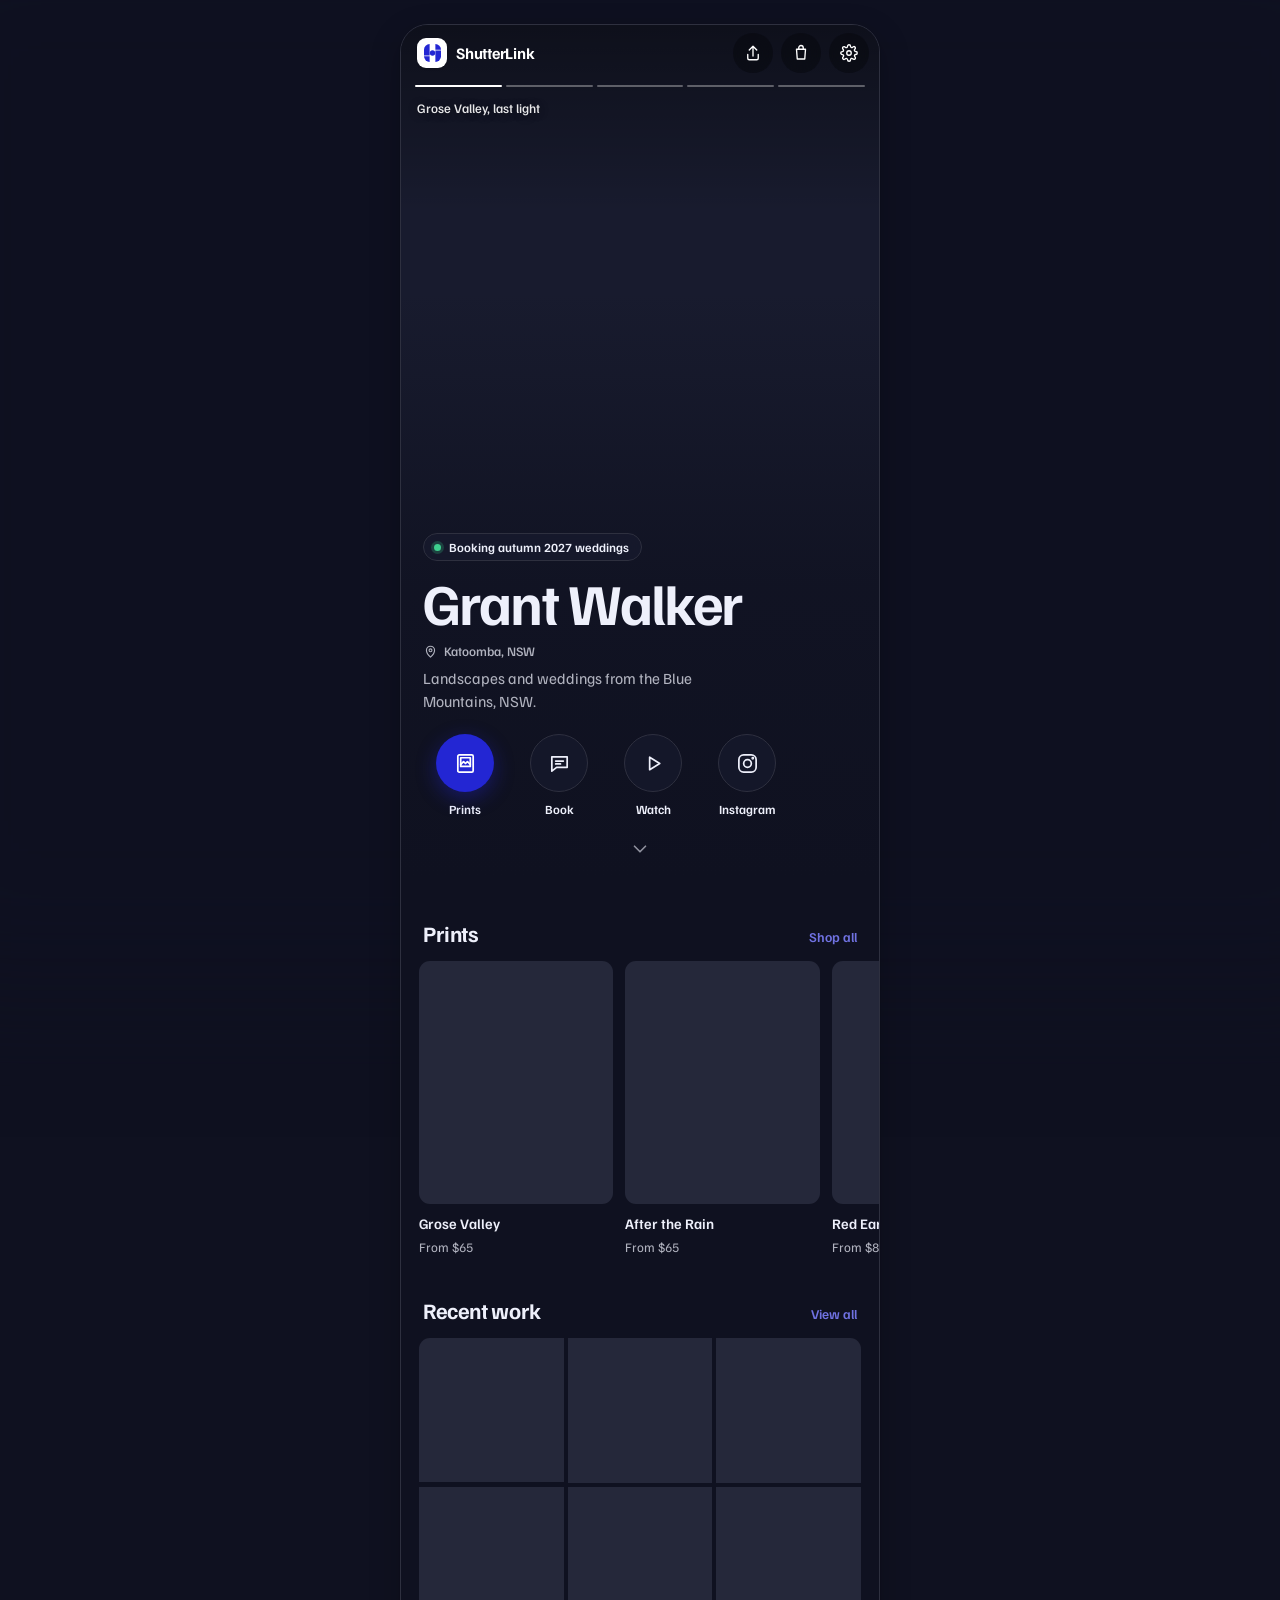
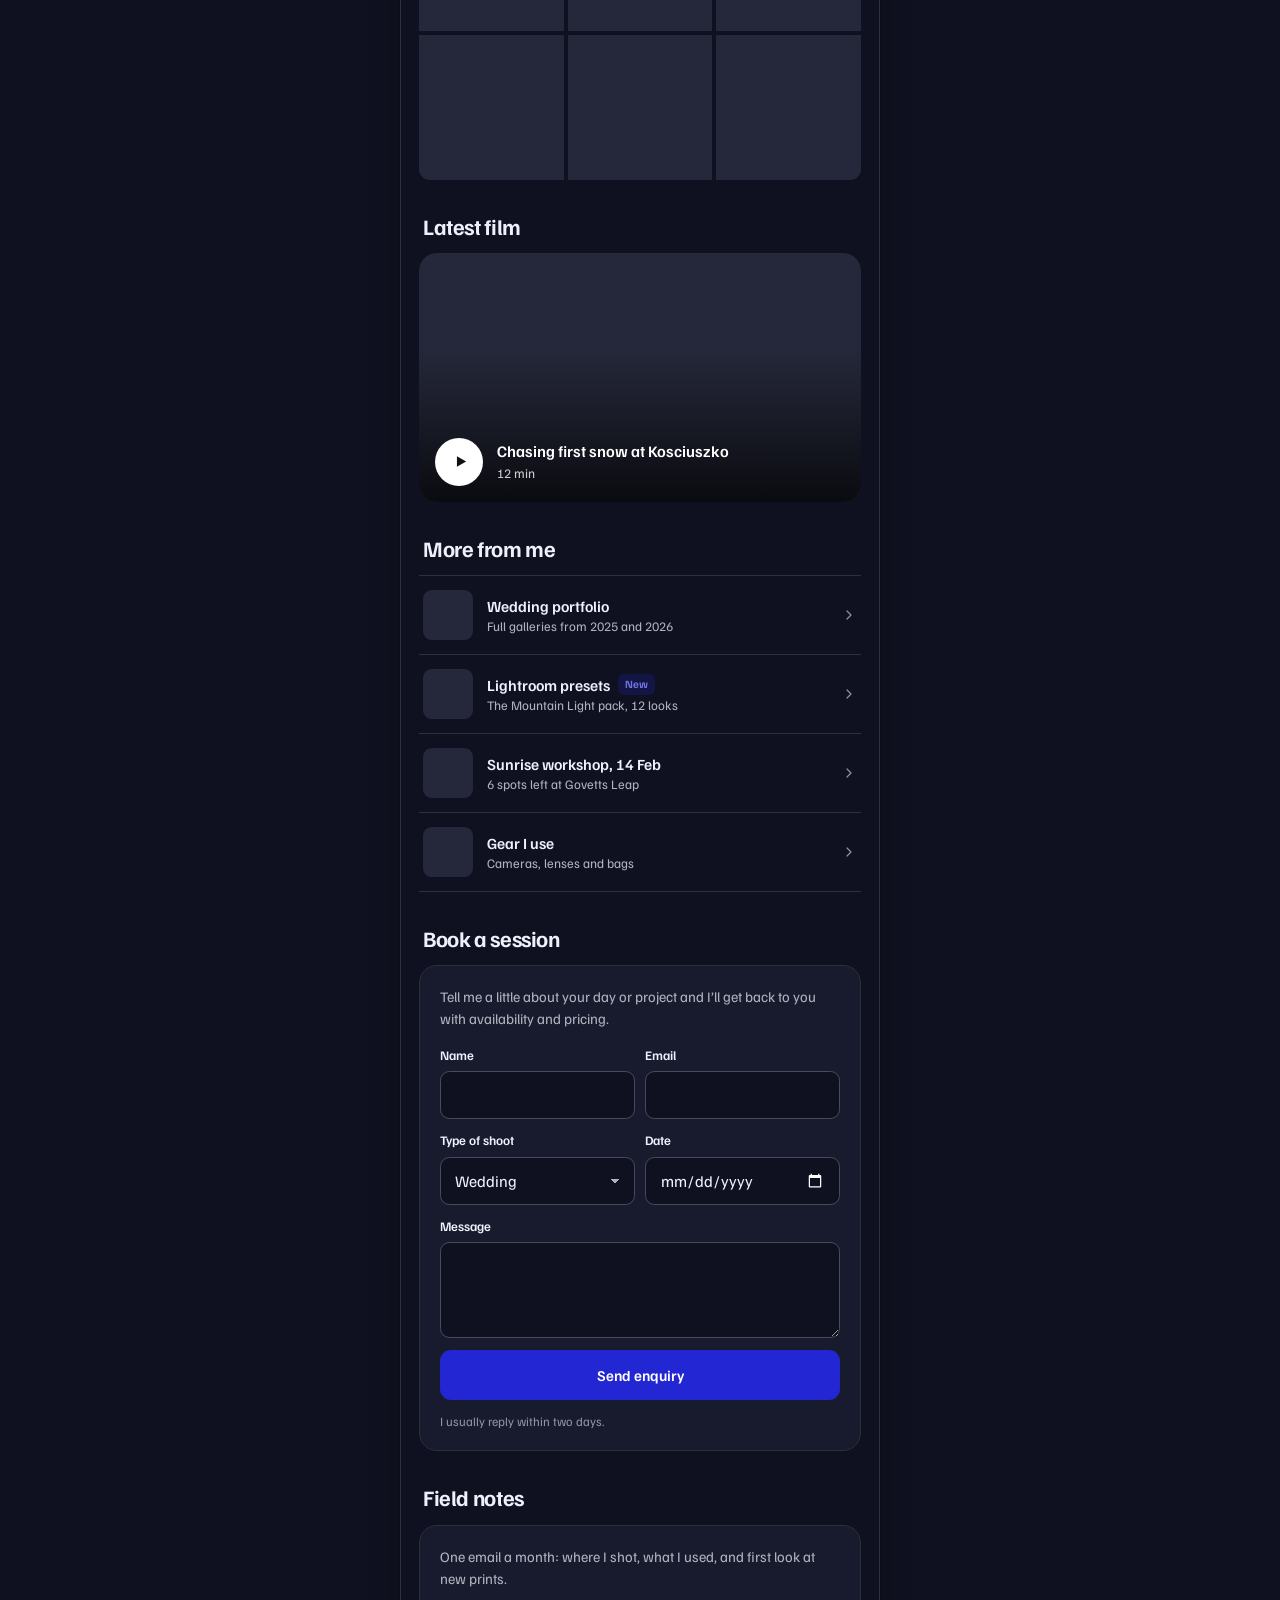
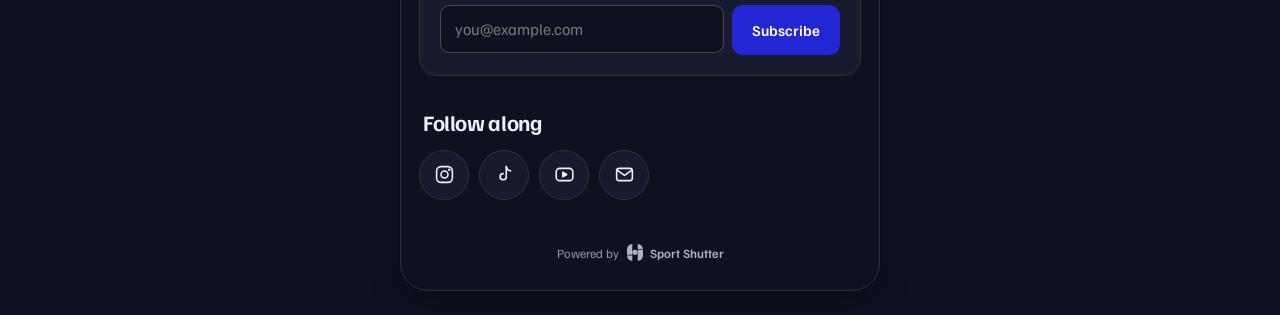
==== commit 099437d1: "Park the Instagram tiles feature Removes it from the live page and settings. The full change and not" ====
--- a/index.html
+++ b/index.html
@@ -21,7 +21,7 @@
 <link rel="preconnect" href="https://fonts.googleapis.com">
 <link rel="preconnect" href="https://fonts.gstatic.com" crossorigin>
 <link rel="preconnect" href="https://picsum.photos">
-<script src="assets/core.js?v=2.4"></script>
+<script src="assets/core.js?v=2.5"></script>
 <script>
   /* Paint the saved theme before first render so there's no flash of the wrong colours. */
   try { SL.applyTheme(SL.load()); } catch(_) {}
@@ -185,7 +185,6 @@
 .btn-line:hover{background:var(--surface-2)}
 .btn[disabled]{opacity:.5;pointer-events:none}
 .btn-block{width:100%}
-.btn svg{width:18px;height:18px;flex:none}
 
 /* Prints */
 .strip{display:flex;gap:12px;overflow-x:auto;scroll-snap-type:x mandatory;scroll-padding:0 18px;margin:0 -18px;padding:0 18px 6px;scrollbar-width:none}
@@ -202,22 +201,6 @@
 .grid button{aspect-ratio:1;overflow:hidden;background:var(--surface-2)}
 .grid img{width:100%;height:100%;object-fit:cover;transition:transform .5s ease,opacity .5s ease}
 .grid button:hover img{transform:scale(1.05)}
-
-/* Instagram posts */
-.ig{display:grid;grid-template-columns:repeat(var(--cols,2),1fr);gap:12px 10px}
-.ig button{text-align:left;min-width:0}
-.ig .ph{position:relative;aspect-ratio:1;border-radius:var(--radius-sm);overflow:hidden;background:var(--surface-2)}
-.ig img{width:100%;height:100%;object-fit:cover;transition:transform .5s ease,opacity .5s ease}
-.ig button:hover img{transform:scale(1.04)}
-.ig .kind{position:absolute;top:8px;right:8px;width:24px;height:24px;display:grid;place-items:center;color:#fff;filter:drop-shadow(0 1px 3px rgba(0,0,0,.5))}
-.ig .kind svg{width:18px;height:18px}
-.ig p{margin-top:8px;font-size:13px;line-height:1.4;color:var(--text-dim);display:-webkit-box;-webkit-line-clamp:2;-webkit-box-orient:vertical;overflow:hidden}
-.ig.c3 p{display:none}
-.post-img{border-radius:var(--radius-sm);overflow:hidden;background:var(--surface-2);margin:8px 0 14px}
-.post-img img{width:100%;max-height:60vh;object-fit:contain;background:#000}
-.post-cap{white-space:pre-line;font-size:15px;line-height:1.5}
-.post-date{font-size:12.5px;color:var(--text-faint);margin-top:8px}
-.post-act{display:grid;gap:10px;margin-top:18px}
 
 /* Film */
 .film{display:block;position:relative;width:100%;border-radius:var(--radius);overflow:hidden;aspect-ratio:16/9;background:var(--surface-2);text-align:left}
@@ -449,7 +432,7 @@
   return `href="#" data-demo="${esc(demo)}"`;
 }
 function quickAttrs(q){
-  const jump = { shop:'shop', gallery:'gallery', enquire:'enquire', newsletter:'newsletter', posts:'instagram' }[q.type];
+  const jump = { shop:'shop', gallery:'gallery', enquire:'enquire', newsletter:'newsletter' }[q.type];
   if (jump) return on(jump) ? `href="#sec-${jump}"` : `href="#" data-demo="${esc(SL.ACTIONS[q.type].label)} (section is turned off)"`;
   if (q.type === 'film') return `href="#sec-film" data-film`;
   if (SL.ACTIONS[q.type].social) return ext(cfg.socials[q.type], SL.ACTIONS[q.type].label);
@@ -524,31 +507,6 @@
     <div class="grid" style="--cols:${cfg.gallery.columns}">${ph.map((g,i) => `
       <button data-lb="${i}" aria-label="Open photo ${i+1}${g.caption ? ': ' + esc(g.caption) : ''}"><img class="fade" src="${esc(SL.sized(g.url,400,400))}" alt="" loading="lazy" decoding="async"></button>`).join('')}</div>`;
 };
-S.instagram = () => {
-  const ig = cfg.instagram, posts = ig.posts.filter(p => p.image);
-  if (!posts.length) return '';
-  const user = ig.account && ig.account.username;
-  const profile = cfg.socials.instagram || (user && ig.account.mode === 'token' ? 'https://instagram.com/' + user : '');
-  return `<div class="sec-h"><h2>${title('instagram')}</h2>${user ? `<a ${ext(profile, 'Instagram')}>@${esc(user)}</a>` : ''}</div>
-    <div class="ig ${ig.columns === 3 || !ig.captions ? 'c3' : ''}" style="--cols:${ig.columns}">${posts.map((p,i) => `
-      <button data-post="${i}" aria-label="${esc((p.caption || 'Instagram post').slice(0, 80))}">
-        <div class="ph"><img class="fade" src="${esc(SL.sized(p.image,500,500))}" alt="" loading="lazy" decoding="async">${p.type === 'VIDEO' ? `<span class="kind">${I.video}</span>` : p.type === 'CAROUSEL_ALBUM' ? `<span class="kind">${I.stack}</span>` : ''}</div>
-        ${ig.captions && p.caption ? `<p>${esc(p.caption)}</p>` : ''}
-      </button>`).join('')}</div>`;
-};
-function openPost(i){
-  const p = cfg.instagram.posts.filter(x => x.image)[i]; if (!p) return;
-  const link = SL.href(p.link), perma = SL.href(p.permalink);
-  const d = p.date ? new Date(p.date) : null;
-  openSheet(`<div class="sh-head"><h3>${esc(cfg.profile.name)}</h3><button class="x" data-close aria-label="Close"></button></div>
-    <div class="post-img"><img class="fade" src="${esc(SL.sized(p.image,1200,1200))}" alt=""></div>
-    ${p.caption ? `<p class="post-cap">${esc(p.caption)}</p>` : ''}
-    ${d && !isNaN(d) ? `<p class="post-date">${d.toLocaleDateString('en-AU', { day:'numeric', month:'long', year:'numeric' })}</p>` : ''}
-    <div class="post-act">
-      ${link ? `<a class="btn btn-accent btn-block" ${ext(p.link, p.linkLabel || 'that link')} data-focus>${esc(p.linkLabel || 'Open link')}</a>` : ''}
-      <a class="btn ${link ? 'btn-line' : 'btn-accent'} btn-block" ${ext(perma, 'this post on Instagram')} ${link ? '' : 'data-focus'}>${I.instagram}View on Instagram</a>
-    </div>`, 'Instagram post');
-}
 S.film = () => {
   const f = cfg.film, yt = SL.youtubeId(f.url);
   const thumb = f.thumb || (yt ? `https://i.ytimg.com/vi/${yt}/hqdefault.jpg` : '');
@@ -966,7 +924,6 @@
   if (t.closest('[data-film]')){ e.preventDefault(); playFilm(); return; }
   const pr = t.closest('[data-print]'); if (pr){ openPrint(pr.dataset.print); return; }
   const g = t.closest('[data-lb]'); if (g){ openLb(+g.dataset.lb); return; }
-  const po = t.closest('[data-post]'); if (po){ openPost(+po.dataset.post); return; }
   if (PREVIEW){
     const a = t.closest('a[href]');
     if (a && !a.getAttribute('href').startsWith('#')){ e.preventDefault(); toast('Links open on the live page'); }
@@ -984,7 +941,6 @@
   }
   if (e.data.type === 'shutterlink:focus'){
     const map = { profile:'cover', design:'cover', cover:'cover', buttons:'cover' };
-    if (e.data.tab === 'instagram' && !$('sec-instagram')) return;
     const el = $(map[e.data.tab] || 'sec-' + e.data.tab);
     if (el) (map[e.data.tab] ? scrollTo({ top:0, behavior: reduce ? 'auto' : 'smooth' }) : el.scrollIntoView({ behavior: reduce ? 'auto' : 'smooth', block:'start' }));
   }
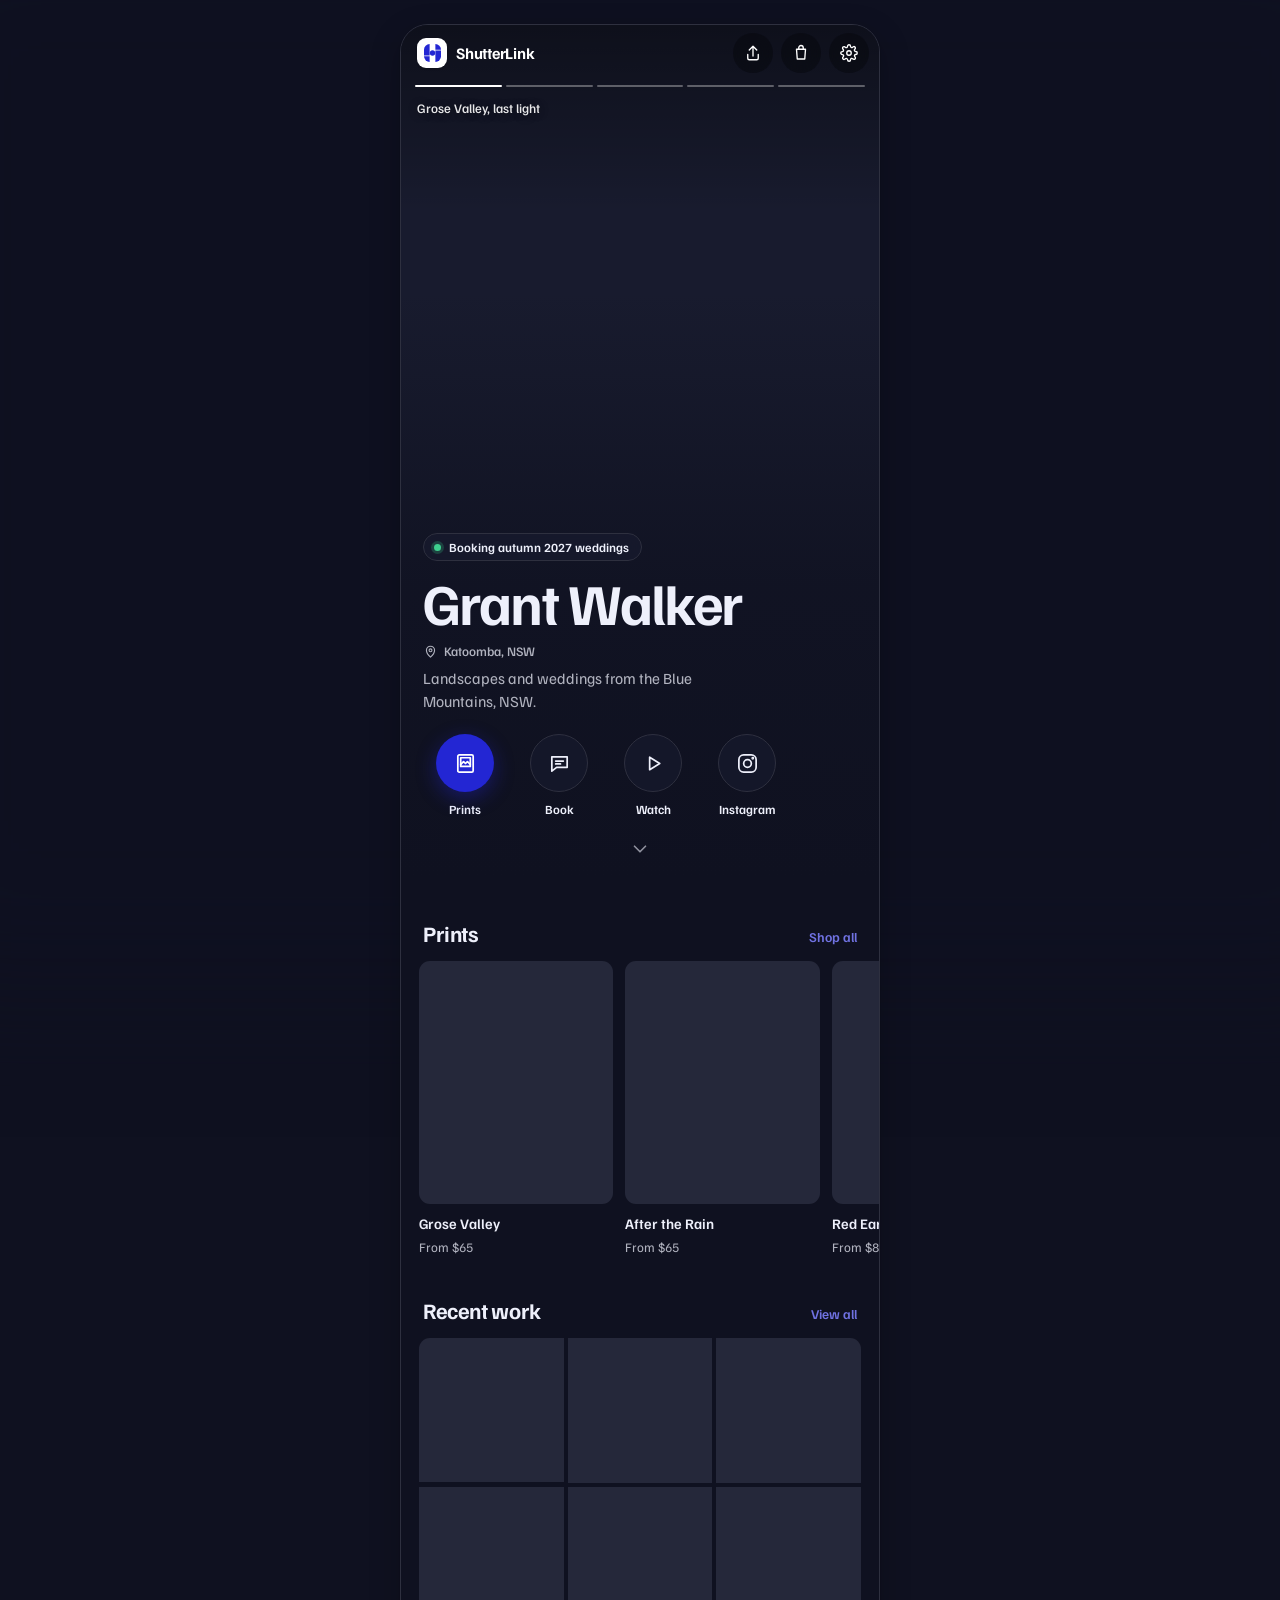
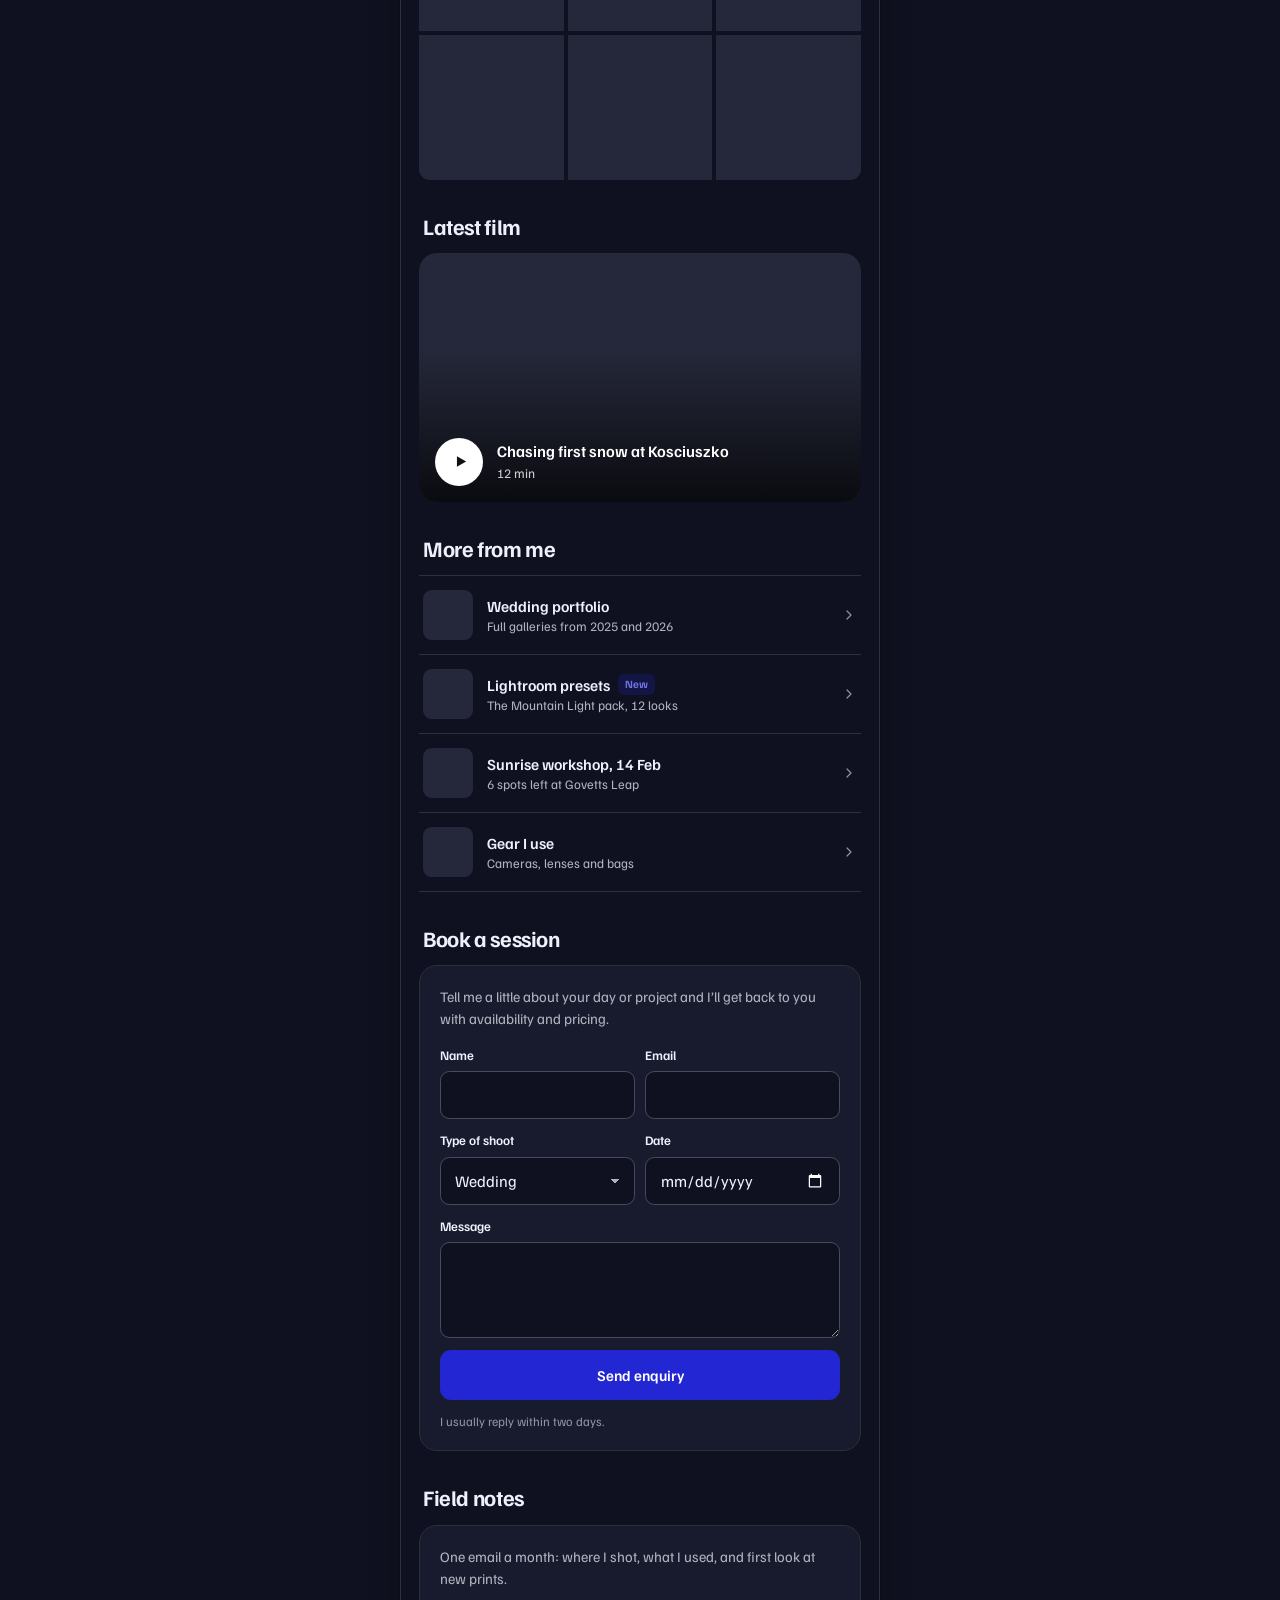
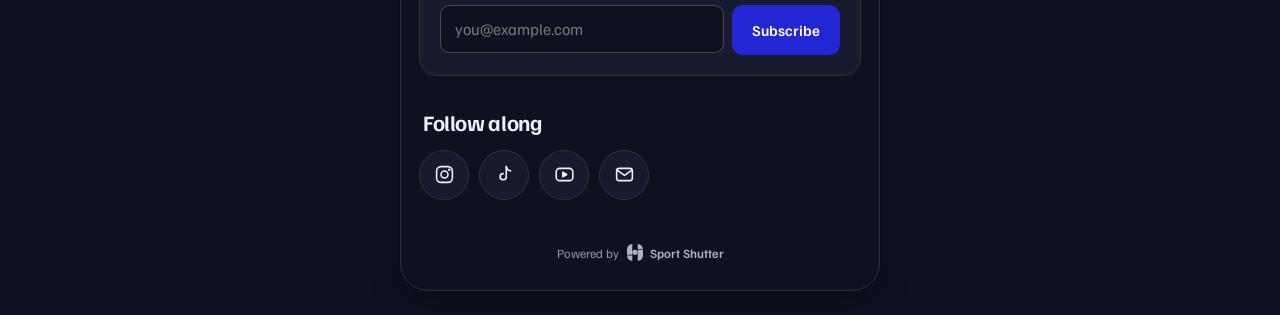
==== commit 33841b8a: "Make ShutterLink work behind a sportshutter.com proxy - Add a trailing-slash guard so /shutterlink l" ====
--- a/index.html
+++ b/index.html
@@ -2,6 +2,11 @@
 <html lang="en">
 <head>
 <meta charset="utf-8">
+<script>
+  /* Served from a sub-path (e.g. sportshutter.com/shutterlink)? Make sure the address ends in "/"
+     so relative files load from this app, not the main site. Runs before anything else loads. */
+  (function(l){ if (!/\/$|\.[a-z0-9]+$/i.test(l.pathname)) l.replace(l.pathname + '/' + l.search + l.hash); })(location);
+</script>
 <meta name="viewport" content="width=device-width, initial-scale=1, viewport-fit=cover">
 <title>Grant Walker · Photography</title>
 <meta name="description" content="Prints, bookings, films and links from Grant Walker, landscape and wedding photographer in the Blue Mountains.">
@@ -21,7 +26,7 @@
 <link rel="preconnect" href="https://fonts.googleapis.com">
 <link rel="preconnect" href="https://fonts.gstatic.com" crossorigin>
 <link rel="preconnect" href="https://picsum.photos">
-<script src="assets/core.js?v=2.5"></script>
+<script src="assets/core.js?v=2.6"></script>
 <script>
   /* Paint the saved theme before first render so there's no flash of the wrong colours. */
   try { SL.applyTheme(SL.load()); } catch(_) {}
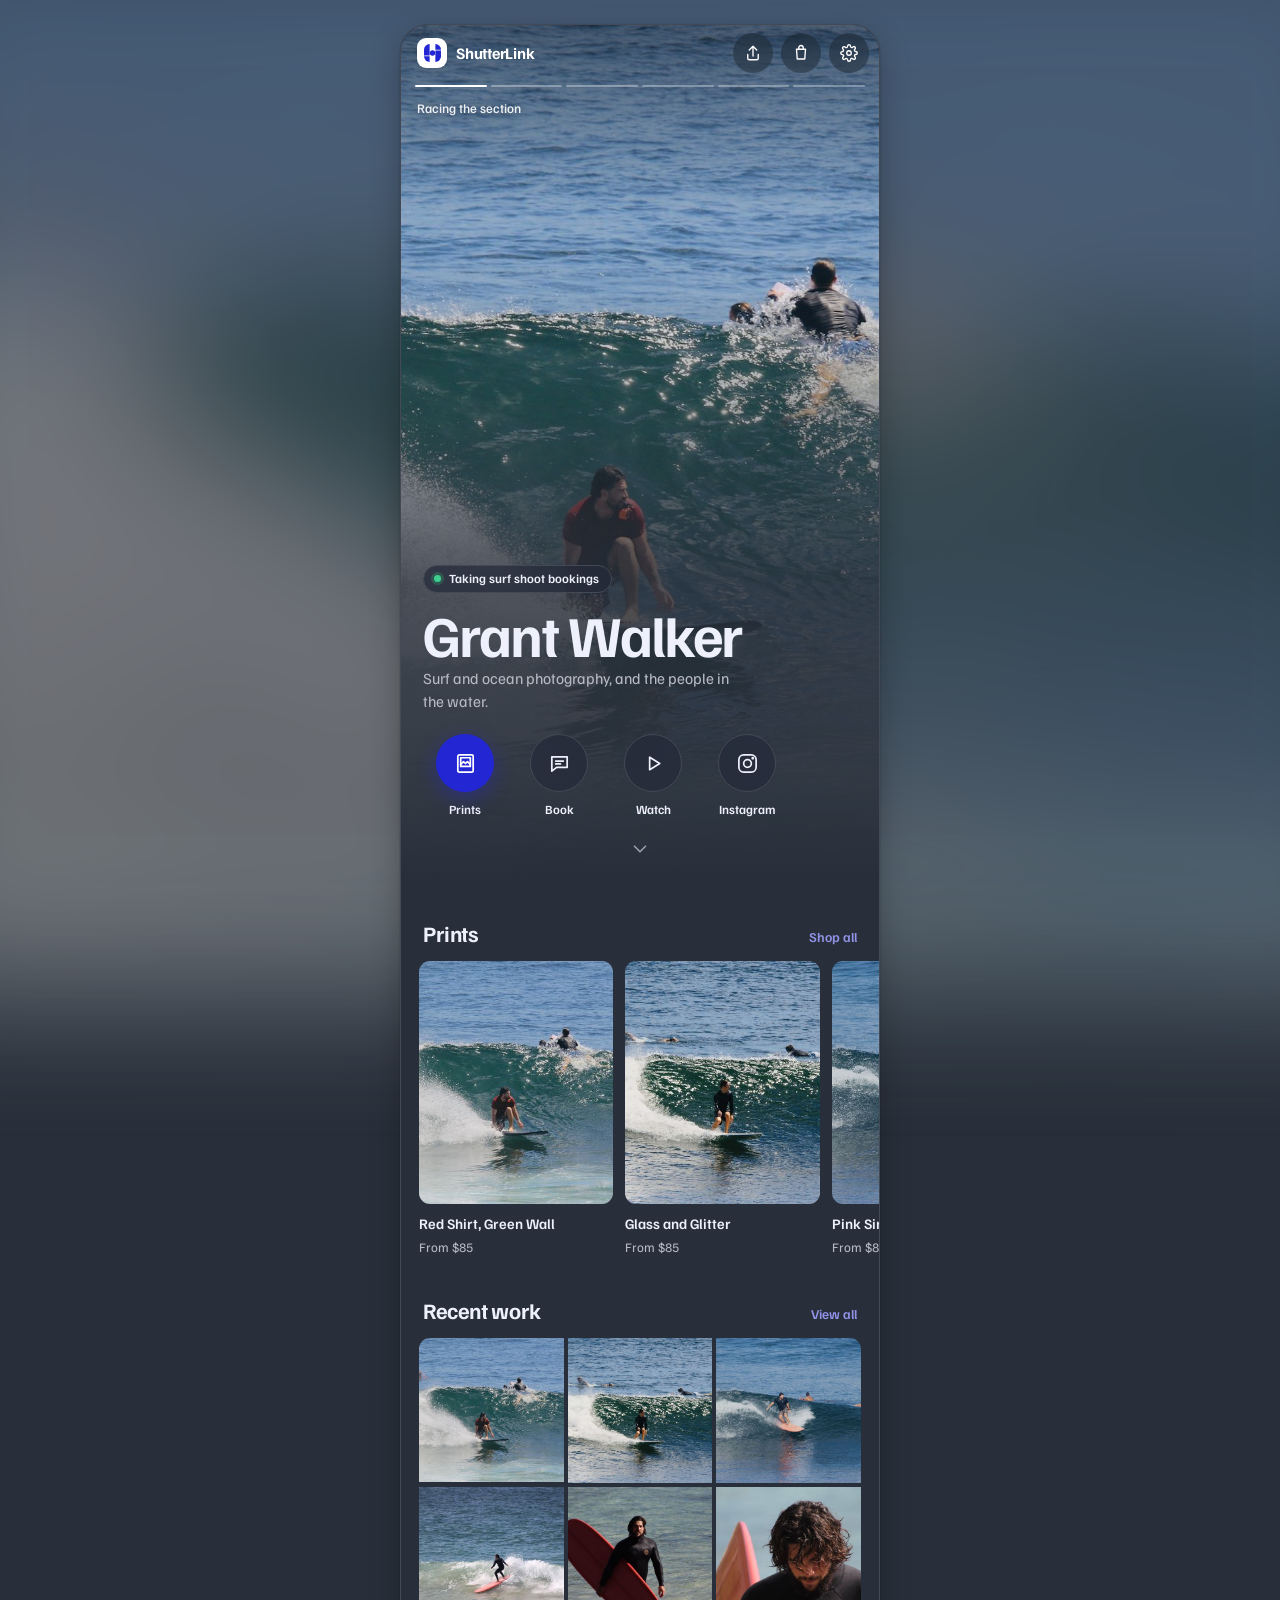
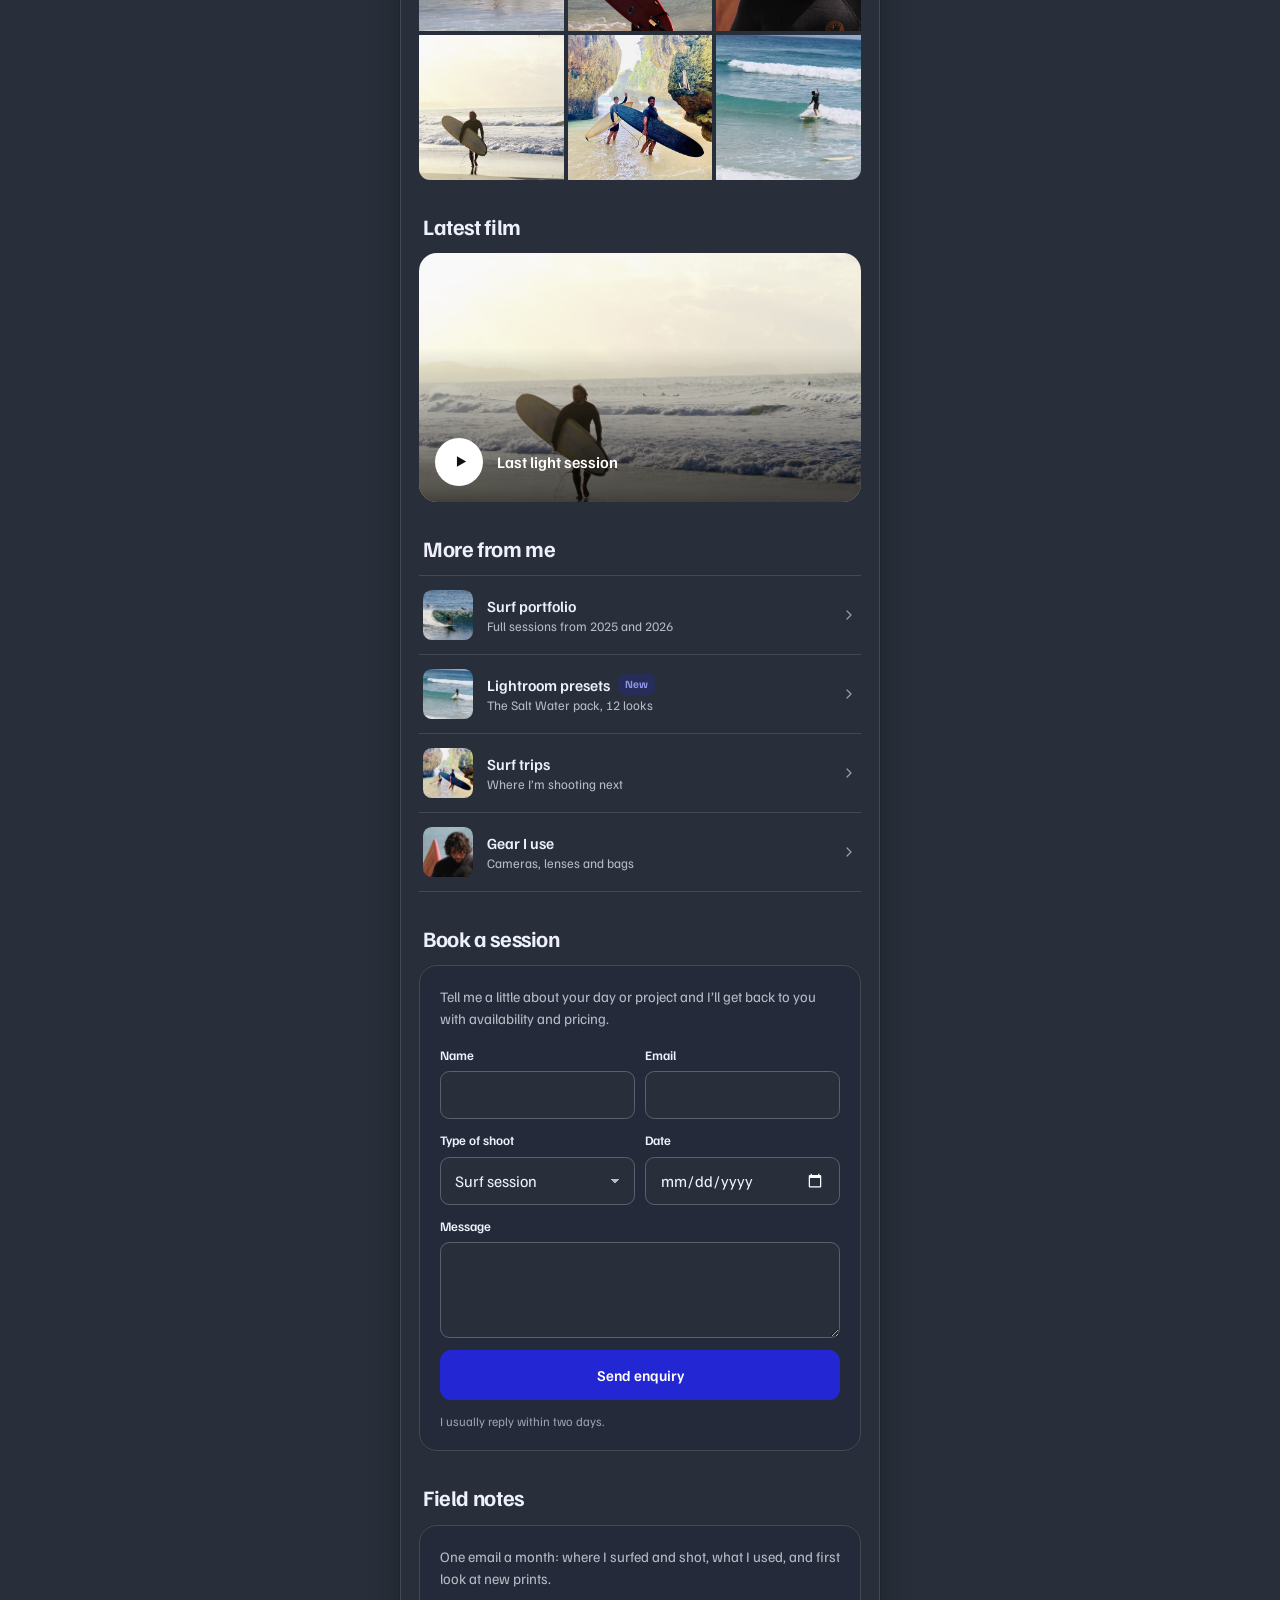
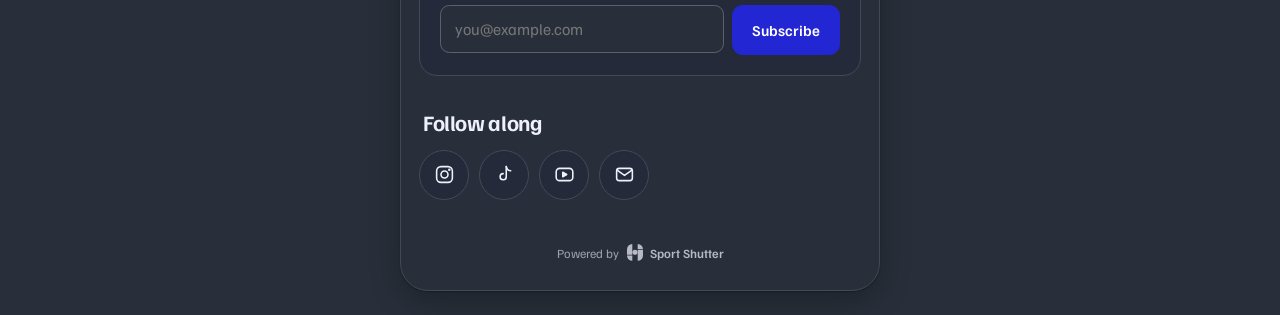
==== commit f27f132e: "Use Grant's surf photos as the built-in content - Nine photos in media/ (full and small sizes) repla" ====
--- a/index.html
+++ b/index.html
@@ -5,7 +5,11 @@
 <script>
   /* Served from a sub-path (e.g. sportshutter.com/shutterlink)? Make sure the address ends in "/"
      so relative files load from this app, not the main site. Runs before anything else loads. */
-  (function(l){ if (!/\/$|\.[a-z0-9]+$/i.test(l.pathname)) l.replace(l.pathname + '/' + l.search + l.hash); })(location);
+  (function(l){
+    // A personal link (sportshutter.com/@name): load this app's files from its own folder.
+    if (/\/@[a-z0-9._-]+\/?$/i.test(l.pathname)){ document.write('<base href="' + (window.SHUTTERLINK_BASE || '/shutterlink/') + '">'); return; }
+    if (!/\/$|\.[a-z0-9]+$/i.test(l.pathname)) l.replace(l.pathname + '/' + l.search + l.hash);
+  })(location);
 </script>
 <meta name="viewport" content="width=device-width, initial-scale=1, viewport-fit=cover">
 <title>Grant Walker · Photography</title>
@@ -16,7 +20,8 @@
 <meta property="og:site_name" content="Sport Shutter">
 <meta property="og:title" content="Grant Walker · Photography">
 <meta property="og:description" content="Prints, bookings, films and links.">
-<meta property="og:image" content="assets/og-card.png">
+<meta property="og:image" content="https://shutterlink.gwstudio.com.au/assets/og-card.png">
+<meta property="og:url" content="https://shutterlink.gwstudio.com.au/">
 <meta property="og:image:width" content="1200">
 <meta property="og:image:height" content="630">
 <meta name="twitter:card" content="summary_large_image">
@@ -26,10 +31,16 @@
 <link rel="preconnect" href="https://fonts.googleapis.com">
 <link rel="preconnect" href="https://fonts.gstatic.com" crossorigin>
 <link rel="preconnect" href="https://picsum.photos">
-<script src="assets/core.js?v=2.6"></script>
+<script>
+  // Loaded here (not as plain tags) so they always come from this app's folder, even on /@name addresses.
+  document.write('<script src="assets/core.js?v=3.1"><\/script><script src="assets/data.js?v=3.1"><\/script>');
+</script>
 <script>
   /* Paint the saved theme before first render so there's no flash of the wrong colours. */
-  try { SL.applyTheme(SL.load()); } catch(_) {}
+  try {
+    if (SLData.remote){ SL.applyTheme(SL.DEFAULTS); document.documentElement.classList.add('loading'); }
+    else SL.applyTheme(SL.load());
+  } catch(_) {}
 </script>
 <style>
 /* safe areas; the settings preview fakes an iPhone's so the layout matches a real phone */
@@ -55,6 +66,15 @@
 img.fade{opacity:0;transition:opacity .5s ease}
 img.fade.ready{opacity:1}
 img.broken{opacity:0!important}
+/* while a photographer's page loads from Sport Shutter */
+html.loading .page,html.loading .topbar .ib{visibility:hidden}
+html.loading body::after{content:"";position:fixed;left:50%;top:50%;width:26px;height:26px;margin:-13px;border-radius:50%;border:2.5px solid var(--border-strong);border-top-color:var(--accent-text);animation:spin .8s linear infinite}
+@keyframes spin{to{transform:rotate(360deg)}}
+.missing{min-height:100vh;display:grid;place-items:center;text-align:center;padding:100px 28px 60px}
+.missing h1{font-family:var(--font-display);font-weight:var(--display-weight);letter-spacing:var(--display-tracking);font-size:34px;line-height:1.1}
+.missing p{color:var(--text-dim);margin:10px auto 0;max-width:30ch}
+.missing .btn{margin-top:24px}
+.hp{position:absolute!important;left:-9999px;width:1px;height:1px;opacity:0}
 
 /* ---------- Page column (phone width; desktop gets a soft backdrop) ---------- */
 .page{max-width:480px;margin:0 auto;position:relative}
@@ -416,7 +436,8 @@
 const reduce = matchMedia('(prefers-reduced-motion: reduce)').matches;
 if (PREVIEW) document.documentElement.classList.add('preview');
 
-let cfg = SL.load();
+let cfg = SLData.remote ? SL.clone(SL.DEFAULTS) : SL.load();
+let handle = SLData.handleFromLocation(), viewer = null;
 const tintCache = new Map();
 
 /* static chrome */
@@ -467,7 +488,9 @@
   $('quick').innerHTML = cfg.quick.map(q =>
     `<a ${quickAttrs(q)}><i>${I[q.type] || I.link}</i><span>${esc(q.label || SL.ACTIONS[q.type].label)}</span></a>`).join('');
   $('quick').hidden = !cfg.quick.length;
-  $('gear').hidden = !cfg.page.showGear;
+  // On Sport Shutter only the page's owner sees the settings button
+  $('gear').hidden = SLData.remote ? !(viewer && viewer.handle && viewer.handle === handle) : !cfg.page.showGear;
+  $('gear').href = SLData.link('settings.html');
 
   renderSections();
   renderStage();
@@ -496,12 +519,12 @@
 /* ---------- Sections ---------- */
 const S = {};
 S.shop = () => {
-  const items = cfg.shop.featured.map(id => SL.SHOP.find(p => p.id === id)).filter(Boolean);
+  const all = SL.shopItems(cfg), items = cfg.shop.featured.map(id => all.find(p => p.id === id)).filter(Boolean);
   if (!items.length) return '';
   return `<div class="sec-h"><h2>${title('shop')}</h2><a href="#" data-demo="your full Sport Shutter shop">Shop all</a></div>
     <div class="strip">${items.map(p => `
       <button class="print" data-print="${p.id}" aria-label="${esc(p.title)}${cfg.shop.showPrices ? ', from ' + SL.money(p.from, cfg.shop.currency) : ''}">
-        <div class="ph"><img class="fade" src="${SL.pic(p.pid,440,550)}" alt="" loading="lazy" decoding="async"></div>
+        <div class="ph"><img class="fade" src="${esc(SL.sized(p.img,440,550))}" alt="" loading="lazy" decoding="async"${p.focus != null ? ` style="object-position:${+p.focus}% 50%"` : ''}></div>
         <b>${esc(p.title)}</b>${cfg.shop.showPrices ? `<span class="num">From ${SL.money(p.from, cfg.shop.currency)}</span>` : ''}
       </button>`).join('')}</div>`;
 };
@@ -510,7 +533,7 @@
   if (!ph.length) return '';
   return `<div class="sec-h"><h2>${title('gallery')}</h2><button data-lb="0">View all</button></div>
     <div class="grid" style="--cols:${cfg.gallery.columns}">${ph.map((g,i) => `
-      <button data-lb="${i}" aria-label="Open photo ${i+1}${g.caption ? ': ' + esc(g.caption) : ''}"><img class="fade" src="${esc(SL.sized(g.url,400,400))}" alt="" loading="lazy" decoding="async"></button>`).join('')}</div>`;
+      <button data-lb="${i}" aria-label="Open photo ${i+1}${g.caption ? ': ' + esc(g.caption) : ''}"><img class="fade" src="${esc(SL.sized(g.url,400,400))}" alt="" loading="lazy" decoding="async"${g.focus != null ? ` style="object-position:${+g.focus}% 50%"` : ''}></button>`).join('')}</div>`;
 };
 S.film = () => {
   const f = cfg.film, yt = SL.youtubeId(f.url);
@@ -548,7 +571,9 @@
           <label class="fl">Date <input class="in" name="date" type="date"></label>
         </div>
         <label class="fl">Message<textarea class="in" name="msg" rows="3" required></textarea><span class="err" hidden>Add a short message</span></label>
+        <input class="hp" name="website" tabindex="-1" autocomplete="off" aria-hidden="true">
         <button class="btn btn-accent btn-block" type="submit">Send enquiry</button>
+        <p class="err" id="enqErr" hidden></p>
         ${e.reply ? `<p class="fine">${esc(e.reply)}</p>` : ''}
       </form>
     </div>`;
@@ -610,6 +635,7 @@
     im.className = 'frame'; im.alt = p.caption || ''; im.decoding = 'async';
     if (i > 1) im.loading = 'lazy';
     im.src = SL.sized(p.url, 1080, 1350);
+    if (p.focus != null) im.style.objectPosition = `${+p.focus}% 50%`;   // keep the subject in frame
     stage.insertBefore(im, ticks);
     return im;
   });
@@ -735,15 +761,15 @@
   return Math.round(p.from * size.mult + paper.add + fr.add * size.mult);
 }
 function openPrint(id){
-  const p = SL.SHOP.find(x => x.id === id); if (!p) return;
+  const p = SL.shopItems(cfg).find(x => x.id === id); if (!p) return;
   const sel = { size:'a4', paper:'rag', frame:'none', qty:1 };
   const cur = cfg.shop.currency;
   const chips = (group, list, extra) => `<div class="chips" role="radiogroup" aria-label="${group}" style="--n:${list.length}">${list.map(o =>
     `<button class="chip" role="radio" data-g="${group}" data-v="${o.id}" aria-checked="${o.id === sel[group]}" aria-pressed="${o.id === sel[group]}">${extra ? extra(o) : ''}<b>${o.label}</b>${o.note ? `<span>${o.note}</span>` : ''}</button>`).join('')}</div>`;
   openSheet(`
     <div class="sh-head"><h3>${esc(p.title)}</h3><button class="x" data-close aria-label="Close"></button></div>
-    <p class="sh-sub">${esc(p.blurb)}</p>
-    <div class="art" id="art"><div class="fr" id="fr"><img class="fade" src="${SL.pic(p.pid,640,800)}" alt="${esc(p.title)}"></div></div>
+    ${p.blurb ? `<p class="sh-sub">${esc(p.blurb)}</p>` : ''}
+    <div class="art" id="art"><div class="fr" id="fr"><img class="fade" src="${esc(SL.sized(p.img,640,800))}" alt="${esc(p.title)}"${p.focus != null ? ` style="object-position:${+p.focus}% 50%"` : ''}></div></div>
     <div class="opt"><b>Size</b>${chips('size', O.sizes)}</div>
     <div class="opt"><b>Paper</b>${chips('paper', O.papers)}</div>
     <div class="opt"><b>Frame <span id="frNote"></span></b>${chips('frame', O.frames, o => o.id === 'none' ? '' : `<i class="sw" style="background:${o.css}"></i>`)}</div>
@@ -777,7 +803,7 @@
 
 /* ---------- Cart (kept for this visit) ---------- */
 let cart = [];
-try { cart = JSON.parse(sessionStorage.getItem('shutterlink:cart') || '[]').filter(x => SL.SHOP.some(p => p.id === x.id)); } catch(_) {}
+try { cart = JSON.parse(sessionStorage.getItem('shutterlink:cart') || '[]'); } catch(_) {}
 function saveCart(){
   try { sessionStorage.setItem('shutterlink:cart', JSON.stringify(cart)); } catch(_) {}
   const n = cart.reduce((a,x) => a + x.qty, 0);
@@ -786,6 +812,7 @@
 }
 function openCart(){
   const cur = cfg.shop.currency;
+  const have = SL.shopItems(cfg); cart = cart.filter(x => have.some(p => p.id === x.id)); saveCart();
   if (!cart.length){
     openSheet(`<div class="sh-head"><h3>Your cart</h3><button class="x" data-close aria-label="Close"></button></div>
       <div class="empty">${I.bag}<p>Nothing here yet. Prints you add will show up here.</p></div>
@@ -794,15 +821,15 @@
     return;
   }
   const rows = cart.map((x,i) => {
-    const p = SL.SHOP.find(q => q.id === x.id);
+    const p = SL.shopItems(cfg).find(q => q.id === x.id);
     const each = priceOf(p, x);
     const lab = [O.sizes.find(s => s.id === x.size).label, O.papers.find(s => s.id === x.paper).label, O.frames.find(s => s.id === x.frame).label].join(', ');
-    return `<li><img src="${SL.pic(p.pid,112,140)}" alt="">
+    return `<li><img src="${esc(SL.sized(p.img,112,140))}" alt="">
       <div class="t"><b>${esc(p.title)}</b><span>${lab}</span></div>
       <div class="r"><b class="num">${SL.money(each * x.qty, cur)}</b>
         <div class="stepper" role="group" aria-label="Quantity of ${esc(p.title)}"><button data-i="${i}" data-d="-1" aria-label="${x.qty === 1 ? 'Remove' : 'One fewer'}">${I.minus}</button><output class="num">${x.qty}</output><button data-i="${i}" data-d="1" aria-label="One more">${I.plus}</button></div></div></li>`;
   }).join('');
-  const sub = cart.reduce((a,x) => a + priceOf(SL.SHOP.find(q => q.id === x.id), x) * x.qty, 0);
+  const sub = cart.reduce((a,x) => a + priceOf(SL.shopItems(cfg).find(q => q.id === x.id), x) * x.qty, 0);
   const ship = sub >= 250 ? 0 : 15;
   openSheet(`<div class="sh-head"><h3>Your cart</h3><button class="x" data-close aria-label="Close"></button></div>
     <ul class="cart">${rows}</ul>
@@ -881,12 +908,22 @@
     };
     // errors clear as soon as the field is fixed, so nothing shifts under a tap
     f.querySelectorAll('[required]').forEach(el => el.addEventListener('input', () => { if (el.getAttribute('aria-invalid') === 'true') check(el); }));
-    f.onsubmit = e => {
+    f.onsubmit = async e => {
       e.preventDefault();
       const bad = [...f.querySelectorAll('[required]')].filter(el => !check(el));
       if (bad.length){ bad[0].focus(); return; }
       const d = Object.fromEntries(new FormData(f));
       const first = d.name.trim().split(/\s+/)[0];
+      if (SLData.remote){
+        if (PREVIEW){ toast('Enquiries are sent from your live page'); return; }
+        const btn = f.querySelector('button[type=submit]'), er = $('enqErr');
+        btn.disabled = true; btn.textContent = 'Sending…'; er.hidden = true;
+        const r = await SLData.sendEnquiry(handle, d);
+        if (!r.ok){ btn.disabled = false; btn.textContent = 'Send enquiry'; er.textContent = (r.errors && r.errors[0] ? r.errors[0].message : r.message); er.hidden = false; return; }
+        f.outerHTML = `<div class="sent" tabindex="-1" id="enqDone"><i>${I.check}</i><div><b>Sent. Thanks, ${esc(first)}.</b>
+          <span>${esc(cfg.profile.name)} will get it in their Sport Shutter inbox. ${esc(cfg.enquire.reply || '')}</span></div></div>`;
+        $('enqDone').focus(); return;
+      }
       const to = SL.href(cfg.enquire.to);
       const mail = to.startsWith('mailto:') ? `${to}?subject=${encodeURIComponent((d.type || 'Enquiry') + ' enquiry from ' + d.name)}&body=${encodeURIComponent(`${d.msg}\n\n${d.date ? 'Date: ' + d.date + '\n' : ''}Reply to: ${d.email}`)}` : '';
       f.outerHTML = `<div class="sent" tabindex="-1" id="enqDone"><i>${I.check}</i><div><b>Thanks, ${esc(first)}. Your enquiry is ready.</b>
@@ -908,10 +945,10 @@
 }
 
 /* ---------- Share ---------- */
-const pageUrl = () => location.href.split(/[?#]/)[0].replace(/index\.html$/, '');
+const pageUrl = () => SLData.remote ? SLData.publicUrl(handle) : location.href.split(/[?#]/)[0].replace(/index\.html$/, '');
 $('shareBtn').onclick = () => {
   openSheet(`<div class="sh-head"><h3>Share this page</h3><button class="x" data-close aria-label="Close"></button></div>
-    <div class="urlbox"><span id="shareUrl">${esc(pageUrl().replace(/^https?:\/\//,''))}</span><button class="btn btn-accent" id="copy" data-focus>${I.copy}Copy</button></div>
+    <div class="urlbox"><span id="shareUrl">${esc(SLData.remote ? SLData.prettyUrl(handle) : pageUrl().replace(/^https?:\/\//,''))}</span><button class="btn btn-accent" id="copy" data-focus>${I.copy}Copy</button></div>
     ${navigator.share ? `<button class="btn btn-line btn-block" id="native" style="margin-top:10px">${I.share}More ways to share</button>` : ''}
     <p class="tip">${I.instagram}<span>Paste this link into the website field of your Instagram profile so it shows in your bio.</span></p>`, 'Share');
   $('copy').onclick = async () => {
@@ -942,7 +979,7 @@
 addEventListener('message', e => {
   if (e.source !== parent || !e.data) return;
   if (e.data.type === 'shutterlink:config'){
-    try { cfg = SL.normalise(e.data.config); render(); } catch(err){ console.warn(err); }
+    try { const next = SL.normalise(e.data.config); SL.preloadImages(next).then(() => { cfg = next; render(); }); } catch(err){ console.warn(err); }
   }
   if (e.data.type === 'shutterlink:focus'){
     const map = { profile:'cover', design:'cover', cover:'cover', buttons:'cover' };
@@ -950,11 +987,52 @@
     if (el) (map[e.data.tab] ? scrollTo({ top:0, behavior: reduce ? 'auto' : 'smooth' }) : el.scrollIntoView({ behavior: reduce ? 'auto' : 'smooth', block:'start' }));
   }
 });
-addEventListener('storage', e => { if (e.key === SL.KEY){ cfg = SL.load(); render(); } });
+addEventListener('storage', e => { if (!SLData.remote && e.key === SL.KEY){ const next = SL.load(); SL.preloadImages(next).then(() => { cfg = next; render(); }); } });
 
 saveCart();
-render();
-markLoaded(document);
+/* ---------- Loading a photographer's page from Sport Shutter ---------- */
+async function loadRemote(){
+  const r = await SLData.loadPublic(handle);
+  if (r.movedTo){
+    // an old link name: carry on to the new one and fix the address bar
+    const old = handle; handle = r.movedTo;
+    const url = /\/@/.test(location.pathname) ? location.pathname.replace('/@' + old, '/@' + handle) + location.search : SLData.link('index.html', { u: handle, preview: PREVIEW ? '' : null });
+    history.replaceState(null, '', url);
+    return loadRemote();
+  }
+  if (r.notFound || r.error){ if (!PREVIEW) missing(r.notFound ? r.message : 'Couldn’t load this page. ' + r.error); return false; }
+  cfg = r.cfg; return true;
+}
+function missing(text){
+  document.documentElement.classList.remove('loading');
+  document.title = 'Page not found · ShutterLink';
+  $('page').innerHTML = `<div class="missing"><div><h1>No page here yet</h1><p>${esc(text)}</p><a class="btn btn-accent" href="${SL.BRAND.home}">Go to ${SL.BRAND.name}</a></div></div>`;
+  ['shareBtn','cartBtn','gear'].forEach(id => $(id).hidden = true);
+}
+async function boot(){
+  if (SLData.remote){
+    const ok = await loadRemote();
+    try { viewer = await SLData.me(); } catch(_) {}
+    if (!ok && !PREVIEW) return;
+  }
+  await SL.preloadImages(cfg);
+  render(); markLoaded(document);
+  document.documentElement.classList.remove('loading');
+}
+// Simulator: a save or a new link name is published straight away (the real site purges its cache).
+if (SLData.mode === 'sim' && SLData.channel && !PREVIEW) SLData.channel.addEventListener('message', async e => {
+  const d = e.data || {};
+  if (d.kind === 'event' && d.type === 'settings.saved' && d.payload.handle === handle && !d.payload.note){
+    if (await loadRemote()){ await SL.preloadImages(cfg); render(); markLoaded(document); }
+  }
+  if (d.kind === 'event' && d.type === 'handle.changed' && d.payload.from === handle){ handle = d.payload.to; history.replaceState(null, '', SLData.link('index.html', { u: handle })); }
+  if (d.kind === 'session' || d.kind === 'reset'){
+    if (d.kind === 'reset' && !(await loadRemote())) return;
+    try { viewer = await SLData.me(); } catch(_) { viewer = null; }
+    await SL.preloadImages(cfg); render(); markLoaded(document);
+  }
+});
+boot();
 })();
 </script>
 </body>
